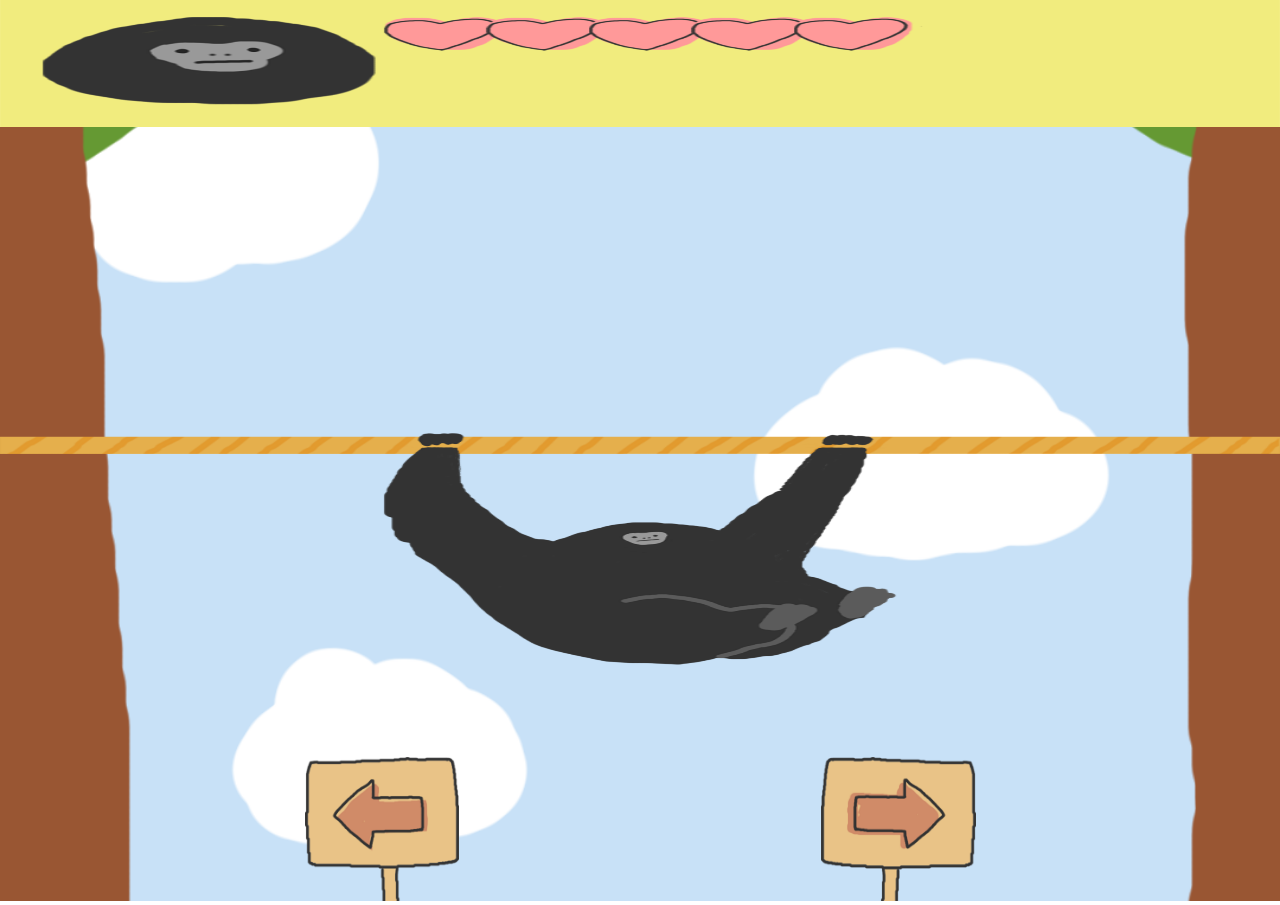
==== TENAGA.html @ a33cdbe2 "Add files via upload" ====
<!DOCTYPE html>
<html lang="ja">
<head>
	<meta charset="UTF-8">
	<meta name="viewport" content="width=device-width, initial-scale=1.0,user-scalable=no">
	<meta http-equiv="X-UA-Compatible" content="ie=edge">
	<title>tenagazaru_play</title>
	<link rel="stylesheet" href="destyle.css">
	<link rel="stylesheet" href="style.css">
</head>

<body>

<div id="game-wrap" class="game-wrap">
	<canvas id="can-head" class="can-head"></canvas>
	<div id="play-wrap" class="play-wrap">
		<canvas id="can-play" class="can-play"></canvas>
		<canvas id="can-bg" class="can-bg bgi_01"></canvas>
	</div>
	<div id="button-wrap" class="button-wrap">
		<button id="left" class="left"></button>
		<button id="right" class="right"></button>
	</div>
</div>

<audio id="bgm_01"    src="sound/bgm_01.mp3" autoplay></audio>
<audio id="se_move"   src="sound/move.mp3"></audio>
<audio id="se_banana" src="sound/banana.mp3"></audio>
<audio id="se_unti"   src="sound/unti.mp3"></audio>


<script src="data.js"></script>
<script>
/*--------------------共通設定-----------------------------------*/
// let window_size = window.innerWidth;
// const BLOCK_SIZE = window_size/10;

//音

let bgm_01  		 = document.getElementById("bgm_01");   /*BGM01*/
let se1_move 		 = document.getElementById("se_move");  /*サルの移動の音  */
let se2_banana   = document.getElementById("se_banana");/*バナナゲット音*/
let se3_unti  	 = document.getElementById("se_unti");  /*うんち登場の音  */

let bgm = bgm_01;/*BGM初期値*/



//フィールドサイズ
const FIELD_COL = 10;
const FIELD_ROW = 20;

//ブロック一つのサイズ
const BLOCK_SIZE_W = 108;
const BLOCK_SIZE_H =  96;

//スクリーンサイズ
const SCREEN_W = BLOCK_SIZE_W * FIELD_COL;
const SCREEN_H = BLOCK_SIZE_H * FIELD_ROW;


//ロープの設定
const ROPE_W = SCREEN_W;		/*長さ*/
const ROPE_H = SCREEN_W/25; /*厚み*/
const ROPE_X = 0;						/*x座標*/
const ROPE_Y = SCREEN_H/2 - BLOCK_SIZE_H*2;/*y座標*/



//-----------------------サルの設定---------------------------
/*サルの画像タイプ*/
let saruType =
[
	/*     平常心,          叫び,      ダウン*/
	["saru_open_2x"    ,"saru_open_s_2x"    ,"saru_open_d_2x"   ],/*[0]腕を開く*/
	["saru_open_l_2x"  ,"saru_open_s_l_2x"  ,"saru_open_d_l_2x" ],/*[0]腕を開く(左向き)*/
	["saru_close_2x"   ,"saru_close_s_2x"   ,"saru_close_d_2x"  ],/*[1]腕を閉じる*/
	["saru_close_l_2x" ,"saru_close_s_l_2x" ,"saru_close_d_l_2x"] /*[1]腕を閉じる(左向き)*/
]

const SARU_SPEED = BLOCK_SIZE_W;			/*サルの移動幅*/
const SARU_W = BLOCK_SIZE_W*4;			  /*横幅*/
const SARU_H = BLOCK_SIZE_H*6;			  /*縦幅*/
const START_X = SCREEN_W/2 - SARU_W/2;/*スタート位置x*/
const START_Y = ROPE_Y - 10;					/*スタート位置y*/
let   saru_x = START_X;								/*サルの現在位置x*/
let   saru_y = START_Y;          			/*サルの現在位置y*/
let   saru_t = saruType[0][0];			 	/*サルのタイプ(初期値)*/



//----------------ゲームヘッダーの設定-----------------------
let canHead = document.getElementById("can-head");
let ctxHead = canHead.getContext("2d");
ctxHead.imageSmoothingEnabled = false;/*画質改善*/
/*キャンバスサイズ*/
canHead.width  = SCREEN_W;
canHead.height = SCREEN_H/5;
/*ハートの位置(横、左から順)*/
const HEART_POSITION_X_1 = BLOCK_SIZE_W * 3;  /*1.(画面左から順)*/
const HEART_POSITION_X_2 = BLOCK_SIZE_W * 3.8;/*2.*/
const HEART_POSITION_X_3 = BLOCK_SIZE_W * 4.6;/*3.*/
const HEART_POSITION_X_4 = BLOCK_SIZE_W * 5.4;/*4.*/
const HEART_POSITION_X_5 = BLOCK_SIZE_W * 6.2;/*5.*/
/*ハートの位置(縦)*/
const HEART_POSITION_Y   = BLOCK_SIZE_H - (BLOCK_SIZE_H * 2)/4;/*縦位置*/

/*ハートの種類*/
let heartType = ["heart_00_2x","heart_2x"]/*[0]が器,[1]がハート*/
let heart_t = heartType[1];


// heart_00.onload = function()
// { ctxHead.drawImage(heart_00_2x, HEART_POSITION_X_1, HEART_POSITION_Y, BLOCK_SIZE_W, BLOCK_SIZE_H);
//   ctxHead.drawImage(heart_00_2x, HEART_POSITION_X_2, HEART_POSITION_Y, BLOCK_SIZE_W, BLOCK_SIZE_H);
//   ctxHead.drawImage(heart_00_2x, HEART_POSITION_X_3, HEART_POSITION_Y, BLOCK_SIZE_W, BLOCK_SIZE_H);
//   ctxHead.drawImage(heart_00_2x, HEART_POSITION_X_4, HEART_POSITION_Y, BLOCK_SIZE_W, BLOCK_SIZE_H);
//   ctxHead.drawImage(heart_00_2x, HEART_POSITION_X_5, HEART_POSITION_Y, BLOCK_SIZE_W, BLOCK_SIZE_H);
// }



//----------------背景の設定----------------------------------
let canBg   = document.getElementById("can-bg");
// let ctxBg	 = canBg.getContext("2d");
/*キャンバスサイズ*/
canBg.width  = SCREEN_W;
canBg.height = SCREEN_H;

//----------------プレイ画面の設定----------------------------
let canPlay   = document.getElementById("can-play");
let ctxPlay	 = canPlay.getContext("2d");
ctxPlay.imageSmoothingEnabled = false;/*画質改善*/
/*キャンバスサイズ*/
canPlay.width  = SCREEN_W;
canPlay.height = SCREEN_H;


//***********↑↑基本設定ココまで↑↑*********************************************

/////////////////////ヘッダー////////////////////////



/////////////////////プレイ画面////////////////////////



function draw(){
	if(saru_t == saruType[0][0])
	{
		saru_t = saruType[0][1];
		ctxPlay.drawImage( saru_close_2x, saru_x, saru_y, SARU_W, SARU_H );
	}else if(saru_t == saruType[0][1])
	{
		saru_t = saruType[0][0];
		ctxPlay.drawImage( saru_open_2x, saru_x, saru_y, SARU_W, SARU_H );
	}
}
//----------------操作処理--------------------------------
// let lbutton   = document.getElementById("left");

//キーボードが押された時の処理
document.onkeydown = function(e)
{
	// bgm.currentTime = 0;
	// bgm.play();
	// if(over)return;
	if( e.keyCode == 37 )
	{
		ctxPlay.clearRect(saru_x,saru_y, SARU_W, SARU_H );
		ctxPlay.drawImage( rope_2x, ROPE_X, ROPE_Y, ROPE_W, ROPE_H );
		saru_x -=SARU_SPEED;
		draw();
		se_banana.currentTime = 0;
		se_banana.play();
		// if( checkMove( -1, 0 ) )
	}else if( e.keyCode == 39){
		ctxPlay.clearRect(saru_x,saru_y, SARU_W, SARU_H );
		ctxPlay.drawImage( rope_2x, ROPE_X, ROPE_Y, ROPE_W, ROPE_H );
		saru_x +=SARU_SPEED;
		draw();
		se_banana.currentTime = 0;
		se_banana.play();
		// if( checkMove(  1, 0 ) )
	}
}

init();

function init()
{
	//サルを初期化
	saru_open_2x.onload = function()
	{ctxPlay.drawImage( saru_open_2x, saru_x, saru_y, SARU_W, SARU_H );}
	
	//ロープを初期化
	rope_2x.onload = function()
	{
		ctxPlay.drawImage( rope_2x, ROPE_X, ROPE_Y, ROPE_W, ROPE_H );
	}
	
	//サルアイコンを初期化
	icon_01_2x.onload = function()
	{
		ctxHead.drawImage(icon_01_2x, BLOCK_SIZE_W - (BLOCK_SIZE_W * 2)/3, BLOCK_SIZE_H - (BLOCK_SIZE_H * 2)/4, BLOCK_SIZE_W * 2.6, BLOCK_SIZE_H * 2.6);
	}
	//ハートを初期化
	heart_2x.onload = function()
	{
		ctxHead.drawImage(heart_2x, HEART_POSITION_X_1, HEART_POSITION_Y, BLOCK_SIZE_W, BLOCK_SIZE_H);
	  ctxHead.drawImage(heart_2x, HEART_POSITION_X_2, HEART_POSITION_Y, BLOCK_SIZE_W, BLOCK_SIZE_H);
	  ctxHead.drawImage(heart_2x, HEART_POSITION_X_3, HEART_POSITION_Y, BLOCK_SIZE_W, BLOCK_SIZE_H);
	  ctxHead.drawImage(heart_2x, HEART_POSITION_X_4, HEART_POSITION_Y, BLOCK_SIZE_W, BLOCK_SIZE_H);
	  ctxHead.drawImage(heart_2x, HEART_POSITION_X_5, HEART_POSITION_Y, BLOCK_SIZE_W, BLOCK_SIZE_H);
	}
	//サルの位置を初期化
	saru_x = START_X;
	saru_y = START_Y;
}

</script>
</body>
</html>
---- destyle.css ----
/*! destyle.css v2.0.2 | MIT License | https://github.com/nicolas-cusan/destyle.css */

/* Reset box-model and set borders */
/* ============================================ */

*,
::before,
::after {
  box-sizing: border-box;
  border-style: solid;
  border-width: 0;
}

/* Document */
/* ============================================ */

/**
 * 1. Correct the line height in all browsers.
 * 2. Prevent adjustments of font size after orientation changes in iOS.
 * 3. Remove gray overlay on links for iOS.
 */

html {
  line-height: 1.15; /* 1 */
  -webkit-text-size-adjust: 100%; /* 2 */
  -webkit-tap-highlight-color: transparent; /* 3*/
}

/* Sections */
/* ============================================ */

/**
 * Remove the margin in all browsers.
 */

body {
  margin: 0;
}

/**
 * Render the `main` element consistently in IE.
 */

main {
  display: block;
}

/* Vertical rhythm */
/* ============================================ */

p,
table,
blockquote,
address,
pre,
iframe,
form,
figure,
dl {
  margin: 0;
}

/* Headings */
/* ============================================ */

h1,
h2,
h3,
h4,
h5,
h6 {
  font-size: inherit;
  line-height: inherit;
  font-weight: inherit;
  margin: 0;
}

/* Lists (enumeration) */
/* ============================================ */

ul,
ol {
  margin: 0;
  padding: 0;
  list-style: none;
}

/* Lists (definition) */
/* ============================================ */

dt {
  font-weight: bold;
}

dd {
  margin-left: 0;
}

/* Grouping content */
/* ============================================ */

/**
 * 1. Add the correct box sizing in Firefox.
 * 2. Show the overflow in Edge and IE.
 */

hr {
  box-sizing: content-box; /* 1 */
  height: 0; /* 1 */
  overflow: visible; /* 2 */
  border-top-width: 1px;
  margin: 0;
  clear: both;
  color: inherit;
}

/**
 * 1. Correct the inheritance and scaling of font size in all browsers.
 * 2. Correct the odd `em` font sizing in all browsers.
 */

pre {
  font-family: monospace, monospace; /* 1 */
  font-size: inherit; /* 2 */
}

address {
  font-style: inherit;
}

/* Text-level semantics */
/* ============================================ */

/**
 * Remove the gray background on active links in IE 10.
 */

a {
  background-color: transparent;
  text-decoration: none;
  color: inherit;
}

/**
 * 1. Remove the bottom border in Chrome 57-
 * 2. Add the correct text decoration in Chrome, Edge, IE, Opera, and Safari.
 */

abbr[title] {
  text-decoration: underline; /* 2 */
  text-decoration: underline dotted; /* 2 */
}

/**
 * Add the correct font weight in Chrome, Edge, and Safari.
 */

b,
strong {
  font-weight: bolder;
}

/**
 * 1. Correct the inheritance and scaling of font size in all browsers.
 * 2. Correct the odd `em` font sizing in all browsers.
 */

code,
kbd,
samp {
  font-family: monospace, monospace; /* 1 */
  font-size: inherit; /* 2 */
}

/**
 * Add the correct font size in all browsers.
 */

small {
  font-size: 80%;
}

/**
 * Prevent `sub` and `sup` elements from affecting the line height in
 * all browsers.
 */

sub,
sup {
  font-size: 75%;
  line-height: 0;
  position: relative;
  vertical-align: baseline;
}

sub {
  bottom: -0.25em;
}

sup {
  top: -0.5em;
}

/* Embedded content */
/* ============================================ */

/**
 * Prevent vertical alignment issues.
 */

img,
embed,
object,
iframe {
  vertical-align: bottom;
}

/* Forms */
/* ============================================ */

/**
 * Reset form fields to make them styleable
 */

button,
input,
optgroup,
select,
textarea {
  -webkit-appearance: none;
  appearance: none;
  vertical-align: middle;
  color: inherit;
  font: inherit;
  /* background: transparent; */
  padding: 0;
  margin: 0;
  outline: 0;
  border-radius: 0;
  text-align: inherit;
}

/**
 * Reset radio and checkbox appearance to preserve their look in iOS.
 */

[type="checkbox"] {
  -webkit-appearance: checkbox;
  appearance: checkbox;
}

[type="radio"] {
  -webkit-appearance: radio;
  appearance: radio;
}

/**
 * Show the overflow in IE.
 * 1. Show the overflow in Edge.
 */

button,
input {
  /* 1 */
  overflow: visible;
}

/**
 * Remove the inheritance of text transform in Edge, Firefox, and IE.
 * 1. Remove the inheritance of text transform in Firefox.
 */

button,
select {
  /* 1 */
  text-transform: none;
}

/**
 * Correct the inability to style clickable types in iOS and Safari.
 */

button,
[type="button"],
[type="reset"],
[type="submit"] {
  cursor: pointer;
  -webkit-appearance: none;
  appearance: none;
}

button[disabled],
[type="button"][disabled],
[type="reset"][disabled],
[type="submit"][disabled] {
  cursor: default;
}

/**
 * Remove the inner border and padding in Firefox.
 */

button::-moz-focus-inner,
[type="button"]::-moz-focus-inner,
[type="reset"]::-moz-focus-inner,
[type="submit"]::-moz-focus-inner {
  border-style: none;
  padding: 0;
}

/**
 * Restore the focus styles unset by the previous rule.
 */

button:-moz-focusring,
[type="button"]:-moz-focusring,
[type="reset"]:-moz-focusring,
[type="submit"]:-moz-focusring {
  outline: 1px dotted ButtonText;
}

/**
 * Remove arrow in IE10 & IE11
 */

select::-ms-expand {
  display: none;
}

/**
 * Remove padding
 */

option {
  padding: 0;
}

/**
 * Reset to invisible
 */

fieldset {
  margin: 0;
  padding: 0;
  min-width: 0;
}

/**
 * 1. Correct the text wrapping in Edge and IE.
 * 2. Correct the color inheritance from `fieldset` elements in IE.
 * 3. Remove the padding so developers are not caught out when they zero out
 *    `fieldset` elements in all browsers.
 */

legend {
  color: inherit; /* 2 */
  display: table; /* 1 */
  max-width: 100%; /* 1 */
  padding: 0; /* 3 */
  white-space: normal; /* 1 */
}

/**
 * Add the correct vertical alignment in Chrome, Firefox, and Opera.
 */

progress {
  vertical-align: baseline;
}

/**
 * Remove the default vertical scrollbar in IE 10+.
 */

textarea {
  overflow: auto;
}

/**
 * Correct the cursor style of increment and decrement buttons in Chrome.
 */

[type="number"]::-webkit-inner-spin-button,
[type="number"]::-webkit-outer-spin-button {
  height: auto;
}

/**
 * 1. Correct the outline style in Safari.
 */

[type="search"] {
  outline-offset: -2px; /* 1 */
}

/**
 * Remove the inner padding in Chrome and Safari on macOS.
 */

[type="search"]::-webkit-search-decoration {
  -webkit-appearance: none;
}

/**
 * 1. Correct the inability to style clickable types in iOS and Safari.
 * 2. Change font properties to `inherit` in Safari.
 */

::-webkit-file-upload-button {
  -webkit-appearance: button; /* 1 */
  font: inherit; /* 2 */
}

/**
 * Clickable labels
 */

label[for] {
  cursor: pointer;
}

/* Interactive */
/* ============================================ */

/*
 * Add the correct display in Edge, IE 10+, and Firefox.
 */

details {
  display: block;
}

/*
 * Add the correct display in all browsers.
 */

summary {
  display: list-item;
}

/*
 * Remove outline for editable content.
 */

[contenteditable] {
  outline: none;
}

/* Table */
/* ============================================ */

table {
  border-collapse: collapse;
  border-spacing: 0;
}

caption {
  text-align: left;
}

td,
th {
  vertical-align: top;
  padding: 0;
}

th {
  text-align: left;
  font-weight: bold;
}

/* Misc */
/* ============================================ */

/**
 * Add the correct display in IE 10+.
 */

template {
  display: none;
}

/**
 * Add the correct display in IE 10.
 */

[hidden] {
  display: none;
}
---- style.css ----
@charset "utf-8";

body{width: 100vw;height: 100vh;margin: 0 auto;overflow: hidden;}
.game-wrap{width: 100%;height: 100%;}
.can-head{width: 100%;height: 15vh; max-height: 15vh;min-height: 15vh;margin-bottom: -1%;background: url(images/games_header@2x.png) center/cover no-repeat;}
.play-wrap,.can-bg,.can-play{width: 100%;max-height: 86vh;max-width: 100vw;}
.bgi_01{background: url(images/bgi_01.png) center/cover no-repeat;}
.bgi_02{background: url(images/bgi_02.png) center/cover no-repeat;}
.bgi_03{background: url(images/bgi_03.png) center/cover no-repeat;}
.bgi_04{background: url(images/bgi_04.png) center/cover no-repeat;}

.play-wrap{position: relative;}
.can-play{position: absolute;left:0;top:0;}
/*.can-play{z-index: 1;}*/

.button-wrap{text-align: center;width: 100%;height:16vh;position:relative;left: 0%;top:-16%;}
.left,.right{width: 30%;height: 100%;}
.left{
	background: url(images/arrow_left_01@2x.png) center/contain no-repeat;
	margin-right: 10%;
	}
.right{background: url(images/arrow_right_01@2x.png) center/contain no-repeat;}
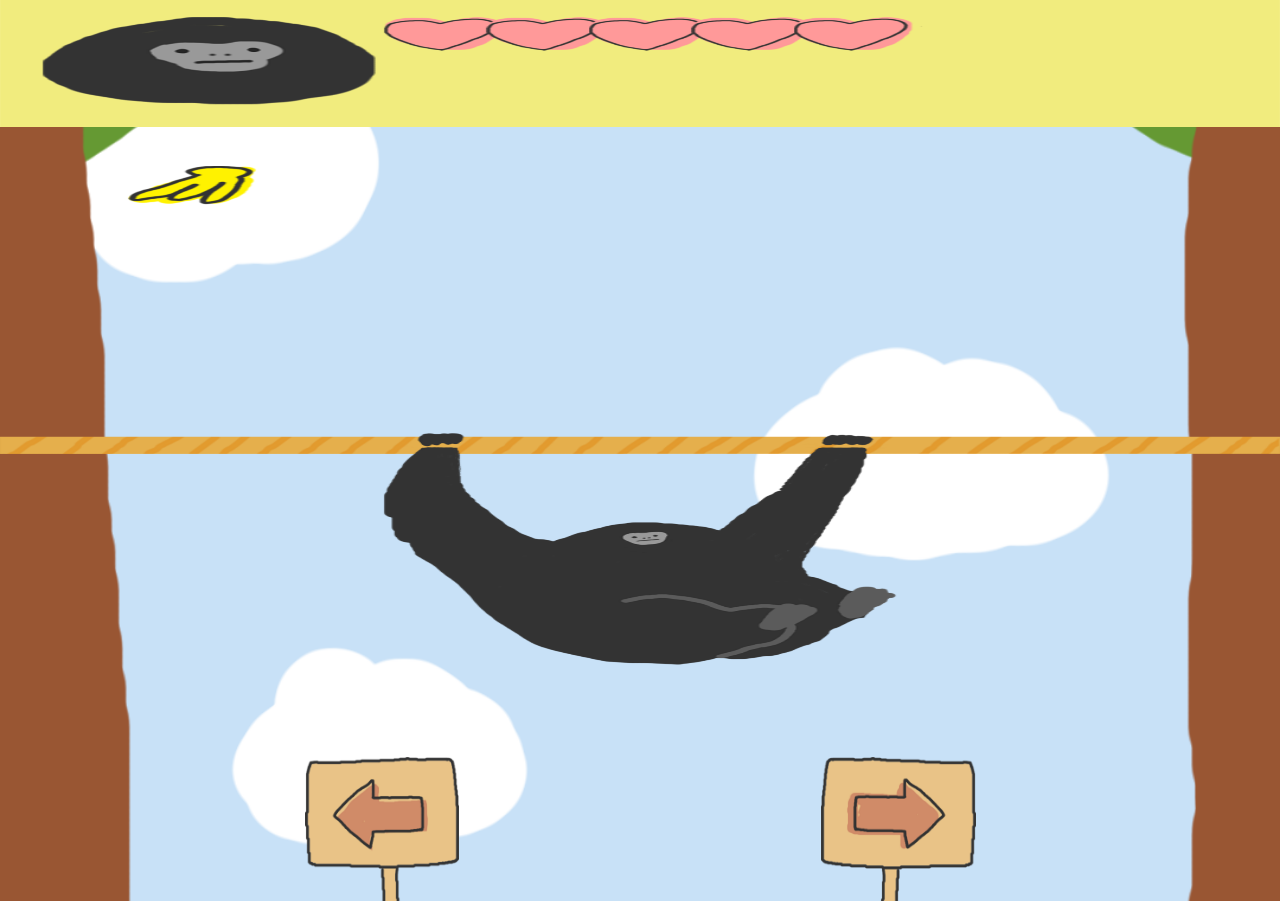
==== commit ed771b8f: "Update TENAGA.html" ====
--- a/TENAGA.html
+++ b/TENAGA.html
@@ -32,38 +32,139 @@
 <script src="data.js"></script>
 <script>
 /*--------------------共通設定-----------------------------------*/
-// let window_size = window.innerWidth;
-// const BLOCK_SIZE = window_size/10;
+
+//描画スピード
+let gameSpeed = 1000/30;
+//アイテムのドロップ間隔(ms)
+let repopTime = 1000;
+//落ちるスピード(ms)
+let dropSpeed = 400;
 
 //音
+se_unti.volume   = 0.3;
+se_banana.volume = 0.3;
 
 let bgm_01  		 = document.getElementById("bgm_01");   /*BGM01*/
-let se1_move 		 = document.getElementById("se_move");  /*サルの移動の音  */
-let se2_banana   = document.getElementById("se_banana");/*バナナゲット音*/
-let se3_unti  	 = document.getElementById("se_unti");  /*うんち登場の音  */
-
 let bgm = bgm_01;/*BGM初期値*/
 
-
+/*min~maxの乱数獲得ファンクション*/
+function rand(min,max){return Math.floor(Math.random()*(min,max)+1)+min}
 
 //フィールドサイズ
 const FIELD_COL = 10;
 const FIELD_ROW = 20;
 
 //ブロック一つのサイズ
-const BLOCK_SIZE_W = 108;
-const BLOCK_SIZE_H =  96;
+const BLOCK_W = 108;
+const BLOCK_H =  96;
 
 //スクリーンサイズ
-const SCREEN_W = BLOCK_SIZE_W * FIELD_COL;
-const SCREEN_H = BLOCK_SIZE_H * FIELD_ROW;
+const SCREEN_W = BLOCK_W * FIELD_COL;
+const SCREEN_H = BLOCK_H * FIELD_ROW;
 
 
 //ロープの設定
-const ROPE_W = SCREEN_W;		/*長さ*/
-const ROPE_H = SCREEN_W/25; /*厚み*/
-const ROPE_X = 0;						/*x座標*/
-const ROPE_Y = SCREEN_H/2 - BLOCK_SIZE_H*2;/*y座標*/
+const ROPE_W = SCREEN_W;						   /*長さ   */
+const ROPE_H = SCREEN_W/25; 				   /*厚み   */
+const ROPE_X = 0;									     /*座標(x)*/
+const ROPE_Y = SCREEN_H/2 - BLOCK_H*2; /*座標()y*/
+
+
+
+//オブジェクト共通
+// let erase = false;
+//-----------------------落ちてくるオブジェクトの設定---------
+let objType   = [item_01_2x,item_02_2x,item_03_2x];
+let randNum;  /*0~9の乱数が入る*/
+
+// const OBJ_START_X = rand(0,10) * OBJ_W;/*スタート位置(ランダム)*/
+// const OBJ_START_Y = 0;
+// let obj_x = OBJ_START_X;/*現在位置*/
+// let obj_y = 0;
+
+/*落ちてくるオブジェクトの基本クラス*/
+class Obj
+{
+	constructor()
+	{
+		this.t  = rand(0,10);/*種類*/
+		this.x  = (rand(0,10) -1) * BLOCK_W;
+		this.y  = 0;
+		this.vy = BLOCK_H;/*移動距離*/
+		this.w  = BLOCK_W;
+		this.h  = BLOCK_H;
+		this.erase = false;
+	}
+	
+	draw()
+	{
+		if(this.t===10)ctxPlay.drawImage( objType[2], this.x, this.y , this.w, this.h*2 );
+		else if(this.t===8 || this.t===9)ctxPlay.drawImage( objType[1], this.x, this.y , this.w, this.h );
+		else ctxPlay.drawImage( objType[0], this.x, this.y , this.w, this.h );
+	}
+	
+	update()
+	{
+		if(this.y >= SCREEN_H)
+		{
+			this.erase = true;
+			return;
+		}
+		
+		// 落下オブジェクトに対するヒット確認
+		if(
+			( (this.y>=627 && this.y<=1248)   &&
+			(((this.x===0   || this.x===108   || this.x===324) && saru_x===0  ) ||
+			 ((this.x===648 || this.x===864   || this.x===972) && saru_x===648) ||
+			 ((this.x===108 || this.x===432)  && saru_x===108) ||
+			 ((this.x===540 || this.x===864)  && saru_x===540) ||
+			 ((this.x===324 || this.x===648)  && saru_x===324) ||
+			 ((this.x===216 || this.x===432   || this.x===540) && (saru_x===216 &&  dir_r)) ||
+			 ((this.x===432 || this.x===648   || this.x===756) && (saru_x===432 &&  dir_r)) ||
+			 ((this.x===216 || this.x===324   || this.x===540) && (saru_x===216 && !dir_r)) ||
+			 ((this.x===432 || this.x===540   || this.x===756) && (saru_x===432 && !dir_r)))  )
+			||
+			( (this.y >=960 && this.y <=1248) &&
+			 ((this.x >=0   && this.x <=324   && saru_x === 0)   	||
+			  (this.x >=108 && this.x <=432   && saru_x === 108) 	||
+			  (this.x >=216 && this.x <=540   && saru_x === 216) 	||
+			  (this.x >=324 && this.x <=648   && saru_x === 324) 	||
+			  (this.x >=432 && this.x <=756   && saru_x === 432) 	||
+			  (this.x >=540 && this.x <=864   && saru_x === 540)   ||
+			  (this.x >=648 && this.x <=972   && saru_x === 648)   ||
+			  (this.x >=756 && this.x <=1080  && saru_x === 756)))
+			 )
+		{
+			this.erase = true;
+			if(this.t===10)hitUnti();
+			else if(this.t===8 || this.t===9)getApple();
+			else getBanana();
+		}
+	}/*〆update()〆*/
+	
+	moveObj(){this.y += this.vy;}
+	
+}
+
+let obj = [ new Obj() ];
+
+function hitUnti()
+{
+	se_unti.currentTime = 0;
+	se_unti.play();
+}
+function getApple()
+{
+	se_banana.currentTime = 0;
+	se_move.play();
+}
+function getBanana()
+{
+	se_banana.currentTime = 0;
+	se_move.play();
+	
+}
+
 
 
 
@@ -72,22 +173,21 @@
 let saruType =
 [
 	/*     平常心,          叫び,      ダウン*/
-	["saru_open_2x"    ,"saru_open_s_2x"    ,"saru_open_d_2x"   ],/*[0]腕を開く*/
-	["saru_open_l_2x"  ,"saru_open_s_l_2x"  ,"saru_open_d_l_2x" ],/*[0]腕を開く(左向き)*/
-	["saru_close_2x"   ,"saru_close_s_2x"   ,"saru_close_d_2x"  ],/*[1]腕を閉じる*/
-	["saru_close_l_2x" ,"saru_close_s_l_2x" ,"saru_close_d_l_2x"] /*[1]腕を閉じる(左向き)*/
+	[saru_open_2x    ,saru_open_s_2x    ,saru_open_d_2x   ],/*[0]腕を開く  (右向き) */
+	[saru_close_2x   ,saru_close_s_2x   ,saru_close_d_2x  ],/*[1]腕を閉じる(右向き)	*/
+	[saru_open_l_2x  ,saru_open_s_l_2x  ,saru_open_d_l_2x ],/*[2]腕を開く  (左向き) */
+	[saru_close_l_2x ,saru_close_s_l_2x ,saru_close_d_l_2x] /*[3]腕を閉じる(左向き) */
 ]
 
-const SARU_SPEED = BLOCK_SIZE_W;			/*サルの移動幅*/
-const SARU_W = BLOCK_SIZE_W*4;			  /*横幅*/
-const SARU_H = BLOCK_SIZE_H*6;			  /*縦幅*/
-const START_X = SCREEN_W/2 - SARU_W/2;/*スタート位置x*/
-const START_Y = ROPE_Y - 10;					/*スタート位置y*/
-let   saru_x = START_X;								/*サルの現在位置x*/
-let   saru_y = START_Y;          			/*サルの現在位置y*/
-let   saru_t = saruType[0][0];			 	/*サルのタイプ(初期値)*/
-
-
+const SARU_SPEED = BLOCK_W;						    /*サルの移動幅*/
+const SARU_W     = BLOCK_W*4;			  			/*横幅*/
+const SARU_H  	 = BLOCK_H*6;			  			/*縦幅*/
+const START_X 	 = SCREEN_W/2 - SARU_W/2; /*スタート位置x*/
+const START_Y 	 = ROPE_Y - 10;						/*スタート位置y*/
+let   saru_x  	 = 324;								/*サルの現在位置x*/
+let   saru_y  	 = START_Y;          			/*サルの現在位置y*/
+let   saru_t  	 = saruType[0][0];			 	/*サルのタイプ(初期値)*/
+let   dir_r      = true;
 
 //----------------ゲームヘッダーの設定-----------------------
 let canHead = document.getElementById("can-head");
@@ -96,36 +196,43 @@
 /*キャンバスサイズ*/
 canHead.width  = SCREEN_W;
 canHead.height = SCREEN_H/5;
+
+/*サルアイコン*/
+let   iconType = [icon_01_2x,icon_02_2x,icon_03_2x]/*1.通常 2.叫び 3.ダウン*/
+let   icon_t   = iconType[0];
+const ICON_X   = BLOCK_W - (BLOCK_W * 2)/3;
+const ICON_Y 	 = BLOCK_H - (BLOCK_H * 2)/4;
+const ICON_W   = BLOCK_W * 2.6;
+const ICON_H   = BLOCK_H * 2.6;
 /*ハートの位置(横、左から順)*/
-const HEART_POSITION_X_1 = BLOCK_SIZE_W * 3;  /*1.(画面左から順)*/
-const HEART_POSITION_X_2 = BLOCK_SIZE_W * 3.8;/*2.*/
-const HEART_POSITION_X_3 = BLOCK_SIZE_W * 4.6;/*3.*/
-const HEART_POSITION_X_4 = BLOCK_SIZE_W * 5.4;/*4.*/
-const HEART_POSITION_X_5 = BLOCK_SIZE_W * 6.2;/*5.*/
+const HEART_X1 = BLOCK_W * 3;  /*1.(画面左から順)*/
+const HEART_X2 = BLOCK_W * 3.8;/*2.*/
+const HEART_X3 = BLOCK_W * 4.6;/*3.*/
+const HEART_X4 = BLOCK_W * 5.4;/*4.*/
+const HEART_X5 = BLOCK_W * 6.2;/*5.*/
 /*ハートの位置(縦)*/
-const HEART_POSITION_Y   = BLOCK_SIZE_H - (BLOCK_SIZE_H * 2)/4;/*縦位置*/
+const HEART_Y   = BLOCK_H - (BLOCK_H * 2)/4;/*縦位置*/
 
 /*ハートの種類*/
-let heartType = ["heart_00_2x","heart_2x"]/*[0]が器,[1]がハート*/
+let heartType = [heart_00_2x,heart_2x]/*[0]器,[1]ハート*/
 let heart_t = heartType[1];
 
-
 // heart_00.onload = function()
-// { ctxHead.drawImage(heart_00_2x, HEART_POSITION_X_1, HEART_POSITION_Y, BLOCK_SIZE_W, BLOCK_SIZE_H);
-//   ctxHead.drawImage(heart_00_2x, HEART_POSITION_X_2, HEART_POSITION_Y, BLOCK_SIZE_W, BLOCK_SIZE_H);
-//   ctxHead.drawImage(heart_00_2x, HEART_POSITION_X_3, HEART_POSITION_Y, BLOCK_SIZE_W, BLOCK_SIZE_H);
-//   ctxHead.drawImage(heart_00_2x, HEART_POSITION_X_4, HEART_POSITION_Y, BLOCK_SIZE_W, BLOCK_SIZE_H);
-//   ctxHead.drawImage(heart_00_2x, HEART_POSITION_X_5, HEART_POSITION_Y, BLOCK_SIZE_W, BLOCK_SIZE_H);
+// { ctxHead.drawImage(heart_00_2x, HEART_X1, HEART_Y, BLOCK_W, BLOCK_H);
+//   ctxHead.drawImage(heart_00_2x, HEART_X2, HEART_Y, BLOCK_W, BLOCK_H);
+//   ctxHead.drawImage(heart_00_2x, HEART_X3, HEART_Y, BLOCK_W, BLOCK_H);
+//   ctxHead.drawImage(heart_00_2x, HEART_X4, HEART_Y, BLOCK_W, BLOCK_H);
+//   ctxHead.drawImage(heart_00_2x, HEART_X5, HEART_Y, BLOCK_W, BLOCK_H);
 // }
 
 
 
 //----------------背景の設定----------------------------------
 let canBg   = document.getElementById("can-bg");
-// let ctxBg	 = canBg.getContext("2d");
 /*キャンバスサイズ*/
 canBg.width  = SCREEN_W;
 canBg.height = SCREEN_H;
+
 
 //----------------プレイ画面の設定----------------------------
 let canPlay   = document.getElementById("can-play");
@@ -135,90 +242,148 @@
 canPlay.width  = SCREEN_W;
 canPlay.height = SCREEN_H;
 
-
 //***********↑↑基本設定ココまで↑↑*********************************************
 
-/////////////////////ヘッダー////////////////////////
-
-
-
+/////////////////////ヘッダー//////////////////////////
 /////////////////////プレイ画面////////////////////////
 
-
-
-function draw(){
-	if(saru_t == saruType[0][0])
-	{
-		saru_t = saruType[0][1];
-		ctxPlay.drawImage( saru_close_2x, saru_x, saru_y, SARU_W, SARU_H );
-	}else if(saru_t == saruType[0][1])
-	{
-		saru_t = saruType[0][0];
-		ctxPlay.drawImage( saru_open_2x, saru_x, saru_y, SARU_W, SARU_H );
-	}
-}
-//----------------操作処理--------------------------------
-// let lbutton   = document.getElementById("left");
-
+function gameLoop()
+{
+	ctxPlay.clearRect( 0, 0, SCREEN_W, SCREEN_H );
+	// ctxPlay.clearRect( saru_x , saru_y, SARU_W, SARU_H );
+	ctxPlay.drawImage( rope_2x, ROPE_X, ROPE_Y, ROPE_W, ROPE_H );
+	ctxPlay.drawImage( saru_t, saru_x, saru_y, SARU_W, SARU_H );
+	
+	for(let i =obj.length -1 ;i>=0;i--)
+	{
+		if(obj[i].erase)
+		{
+			obj.splice(i,1);
+		}
+	}
+	
+	//描画の処理
+	for( let i=0 , len=obj.length ; i<len ; i++ )
+	{
+		obj[i].draw();
+	}
+	
+	for( let i=0 ,len = obj.length ; i<len; i++ )
+	{
+			obj[i].update();
+	}
+}
+
+
+
+
+
+//----------------操作処理-------------------------------------------------------
+// スマホ
+let tapLeft   = document.getElementById( "left"  );
+let tapRight  = document.getElementById( "right" );
+tapLeft.addEventListener(  "touchstart", touchLeft  ,{passive:false},{once:true});
+tapRight.addEventListener( "touchstart", touchRight ,{passive:false},{once:true});
+
+/* タップ操作の処理 */
+function touchLeft(e)
+{
+  e.preventDefault();
+  // bgm.currentTime = 0;
+  bgm.play();
+	// if(over)return;
+  if(saru_x <= 0)return;/*移動制限*/
+  se_banana.currentTime = 0;
+	se_banana.play();
+  ctxPlay.clearRect( saru_x, saru_y, SARU_W, SARU_H );
+  dir_r = false;
+	saru_x -=SARU_SPEED;
+	((saru_t === saruType[0][0]) || (saru_t === saruType[2][0])) ? saru_t = saruType[3][0] : saru_t = saruType[2][0];
+	gameLoop();
+}
+function touchRight(e)
+{
+  e.preventDefault();
+  // bgm.currentTime = 0;
+  bgm.play();
+	// if(over)return;
+  if(saru_x >= ( SCREEN_W - SARU_W ))return;/*移動制限*/
+  se_banana.currentTime = 0;
+	se_banana.play();
+  ctxPlay.clearRect( saru_x, saru_y, SARU_W, SARU_H );
+  dir_r = true;
+	saru_x +=SARU_SPEED;
+	((saru_t === saruType[0][0]) || (saru_t === saruType[2][0])) ? saru_t = saruType[1][0] : saru_t = saruType[0][0];
+	gameLoop();
+}
+   
+//PC
 //キーボードが押された時の処理
 document.onkeydown = function(e)
 {
 	// bgm.currentTime = 0;
-	// bgm.play();
+	bgm.play();
 	// if(over)return;
 	if( e.keyCode == 37 )
 	{
-		ctxPlay.clearRect(saru_x,saru_y, SARU_W, SARU_H );
-		ctxPlay.drawImage( rope_2x, ROPE_X, ROPE_Y, ROPE_W, ROPE_H );
-		saru_x -=SARU_SPEED;
-		draw();
+		if(saru_x <= 0)return;/*移動制限*/
 		se_banana.currentTime = 0;
 		se_banana.play();
-		// if( checkMove( -1, 0 ) )
+		ctxPlay.clearRect( saru_x, saru_y, SARU_W, SARU_H );
+		dir_r = false;
+		saru_x -=SARU_SPEED;
+		((saru_t === saruType[0][0]) || (saru_t === saruType[2][0])) ? saru_t = saruType[3][0] : saru_t = saruType[2][0];
+		gameLoop();
 	}else if( e.keyCode == 39){
-		ctxPlay.clearRect(saru_x,saru_y, SARU_W, SARU_H );
-		ctxPlay.drawImage( rope_2x, ROPE_X, ROPE_Y, ROPE_W, ROPE_H );
-		saru_x +=SARU_SPEED;
-		draw();
+		if(saru_x >= ( SCREEN_W - SARU_W ))return;/*移動制限*/
 		se_banana.currentTime = 0;
 		se_banana.play();
-		// if( checkMove(  1, 0 ) )
-	}
-}
+		ctxPlay.clearRect( saru_x, saru_y, SARU_W, SARU_H );
+		dir_r = true;
+		saru_x +=SARU_SPEED;
+		((saru_t === saruType[0][0]) || (saru_t === saruType[2][0])) ? saru_t = saruType[1][0] : saru_t = saruType[0][0];
+		gameLoop();
+	}
+}
+//----------------↑操作処理↑ココまで-------------------------------------------------------
+
+//初期化
+function init()
+{
+	
+	//サルを初期化
+	saru_t.onload = function(){ctxPlay.drawImage( saru_t, saru_x, saru_y, SARU_W, SARU_H );}
+	
+	//ロープを初期化
+	rope_2x.onload = function(){ctxPlay.drawImage( rope_2x, ROPE_X, ROPE_Y, ROPE_W, ROPE_H );}
+	
+	//サルアイコンを初期化
+	icon_t.onload = function(){ctxHead.drawImage( icon_t, ICON_X, ICON_Y, ICON_W, ICON_H);}
+	
+	//ハートを初期化
+	heart_t.onload = function()
+	{
+		ctxHead.drawImage(heart_t, HEART_X1, HEART_Y, BLOCK_W, BLOCK_H);
+	  ctxHead.drawImage(heart_t, HEART_X2, HEART_Y, BLOCK_W, BLOCK_H);
+	  ctxHead.drawImage(heart_t, HEART_X3, HEART_Y, BLOCK_W, BLOCK_H);
+	  ctxHead.drawImage(heart_t, HEART_X4, HEART_Y, BLOCK_W, BLOCK_H);
+	  ctxHead.drawImage(heart_t, HEART_X5, HEART_Y, BLOCK_W, BLOCK_H);
+	}
+}
+
+
+
 
 init();
-
-function init()
-{
-	//サルを初期化
-	saru_open_2x.onload = function()
-	{ctxPlay.drawImage( saru_open_2x, saru_x, saru_y, SARU_W, SARU_H );}
-	
-	//ロープを初期化
-	rope_2x.onload = function()
-	{
-		ctxPlay.drawImage( rope_2x, ROPE_X, ROPE_Y, ROPE_W, ROPE_H );
-	}
-	
-	//サルアイコンを初期化
-	icon_01_2x.onload = function()
-	{
-		ctxHead.drawImage(icon_01_2x, BLOCK_SIZE_W - (BLOCK_SIZE_W * 2)/3, BLOCK_SIZE_H - (BLOCK_SIZE_H * 2)/4, BLOCK_SIZE_W * 2.6, BLOCK_SIZE_H * 2.6);
-	}
-	//ハートを初期化
-	heart_2x.onload = function()
-	{
-		ctxHead.drawImage(heart_2x, HEART_POSITION_X_1, HEART_POSITION_Y, BLOCK_SIZE_W, BLOCK_SIZE_H);
-	  ctxHead.drawImage(heart_2x, HEART_POSITION_X_2, HEART_POSITION_Y, BLOCK_SIZE_W, BLOCK_SIZE_H);
-	  ctxHead.drawImage(heart_2x, HEART_POSITION_X_3, HEART_POSITION_Y, BLOCK_SIZE_W, BLOCK_SIZE_H);
-	  ctxHead.drawImage(heart_2x, HEART_POSITION_X_4, HEART_POSITION_Y, BLOCK_SIZE_W, BLOCK_SIZE_H);
-	  ctxHead.drawImage(heart_2x, HEART_POSITION_X_5, HEART_POSITION_Y, BLOCK_SIZE_W, BLOCK_SIZE_H);
-	}
-	//サルの位置を初期化
-	saru_x = START_X;
-	saru_y = START_Y;
-}
+setInterval(gameLoop, gameSpeed);
+setInterval( function(){ obj.push( new Obj());} , repopTime );
+setInterval( function()
+	{
+		for( let i=0 , len=obj.length ; i<len ; i++ )
+		obj[i].moveObj();
+	},dropSpeed);
+
 
 </script>
 </body>
-</html>+</html>
--- a/style.css
+++ b/style.css
@@ -2,7 +2,7 @@
 
 body{width: 100vw;height: 100vh;margin: 0 auto;overflow: hidden;}
 .game-wrap{width: 100%;height: 100%;}
-.can-head{width: 100%;height: 15vh; max-height: 15vh;min-height: 15vh;margin-bottom: -1%;background: url(images/games_header@2x.png) center/cover no-repeat;}
+.can-head{width: 100%; max-height: 15vh;margin-bottom: -1%;background: url(images/games_header@2x.png) center/cover no-repeat;}
 .play-wrap,.can-bg,.can-play{width: 100%;max-height: 86vh;max-width: 100vw;}
 .bgi_01{background: url(images/bgi_01.png) center/cover no-repeat;}
 .bgi_02{background: url(images/bgi_02.png) center/cover no-repeat;}
@@ -19,4 +19,4 @@
 	background: url(images/arrow_left_01@2x.png) center/contain no-repeat;
 	margin-right: 10%;
 	}
-.right{background: url(images/arrow_right_01@2x.png) center/contain no-repeat;}+.right{background: url(images/arrow_right_01@2x.png) center/contain no-repeat;}
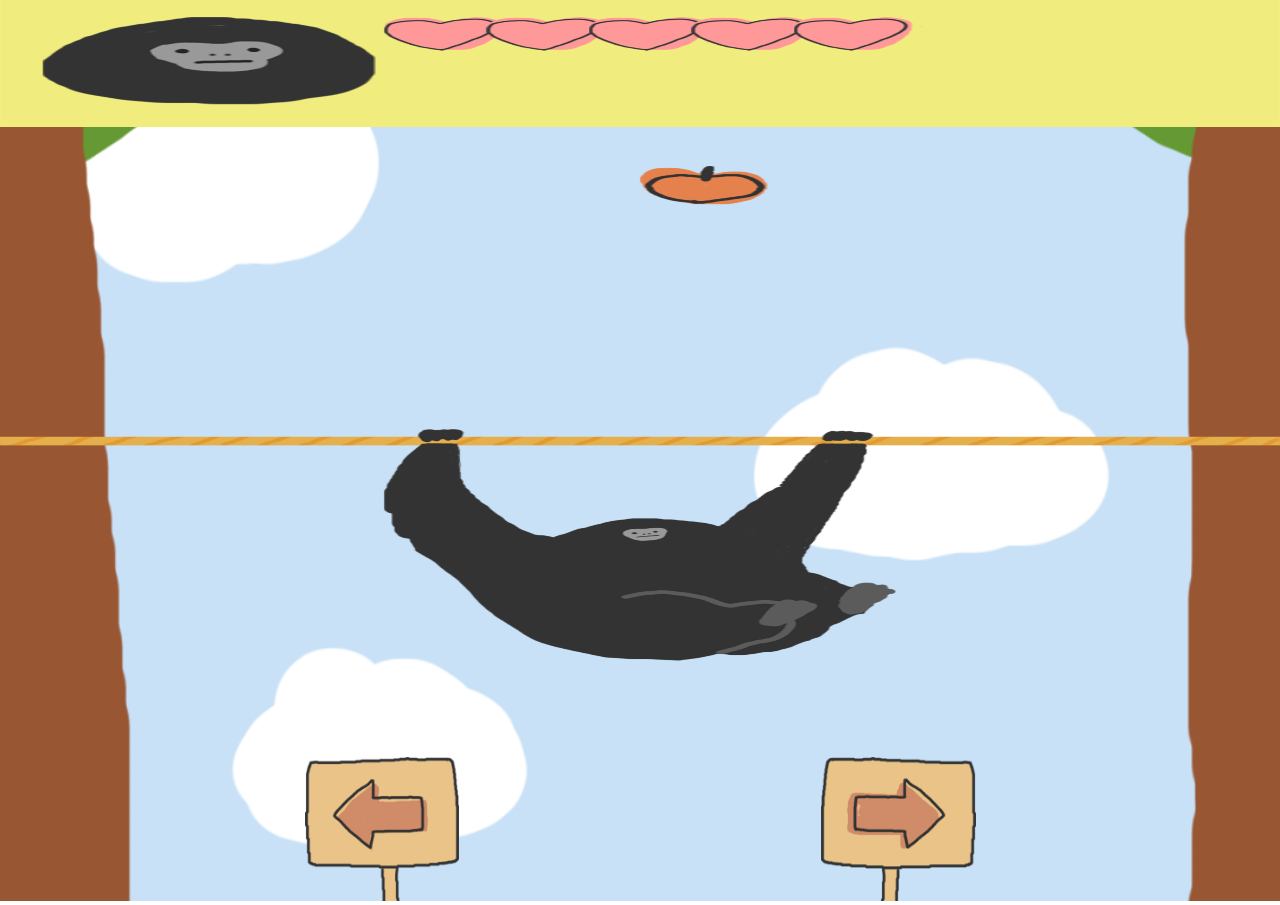
==== commit 7e08b941: "Update TENAGA.html" ====
--- a/TENAGA.html
+++ b/TENAGA.html
@@ -65,9 +65,9 @@
 
 //ロープの設定
 const ROPE_W = SCREEN_W;						   /*長さ   */
-const ROPE_H = SCREEN_W/25; 				   /*厚み   */
+const ROPE_H = SCREEN_W/50; 				   /*厚み   */
 const ROPE_X = 0;									     /*座標(x)*/
-const ROPE_Y = SCREEN_H/2 - BLOCK_H*2; /*座標()y*/
+const ROPE_Y = SCREEN_H/2 - BLOCK_H*2; /*座標(y)*/
 
 
 
@@ -183,7 +183,7 @@
 const SARU_W     = BLOCK_W*4;			  			/*横幅*/
 const SARU_H  	 = BLOCK_H*6;			  			/*縦幅*/
 const START_X 	 = SCREEN_W/2 - SARU_W/2; /*スタート位置x*/
-const START_Y 	 = ROPE_Y - 10;						/*スタート位置y*/
+const START_Y 	 = ROPE_Y-20;						/*スタート位置y*/
 let   saru_x  	 = 324;								/*サルの現在位置x*/
 let   saru_y  	 = START_Y;          			/*サルの現在位置y*/
 let   saru_t  	 = saruType[0][0];			 	/*サルのタイプ(初期値)*/
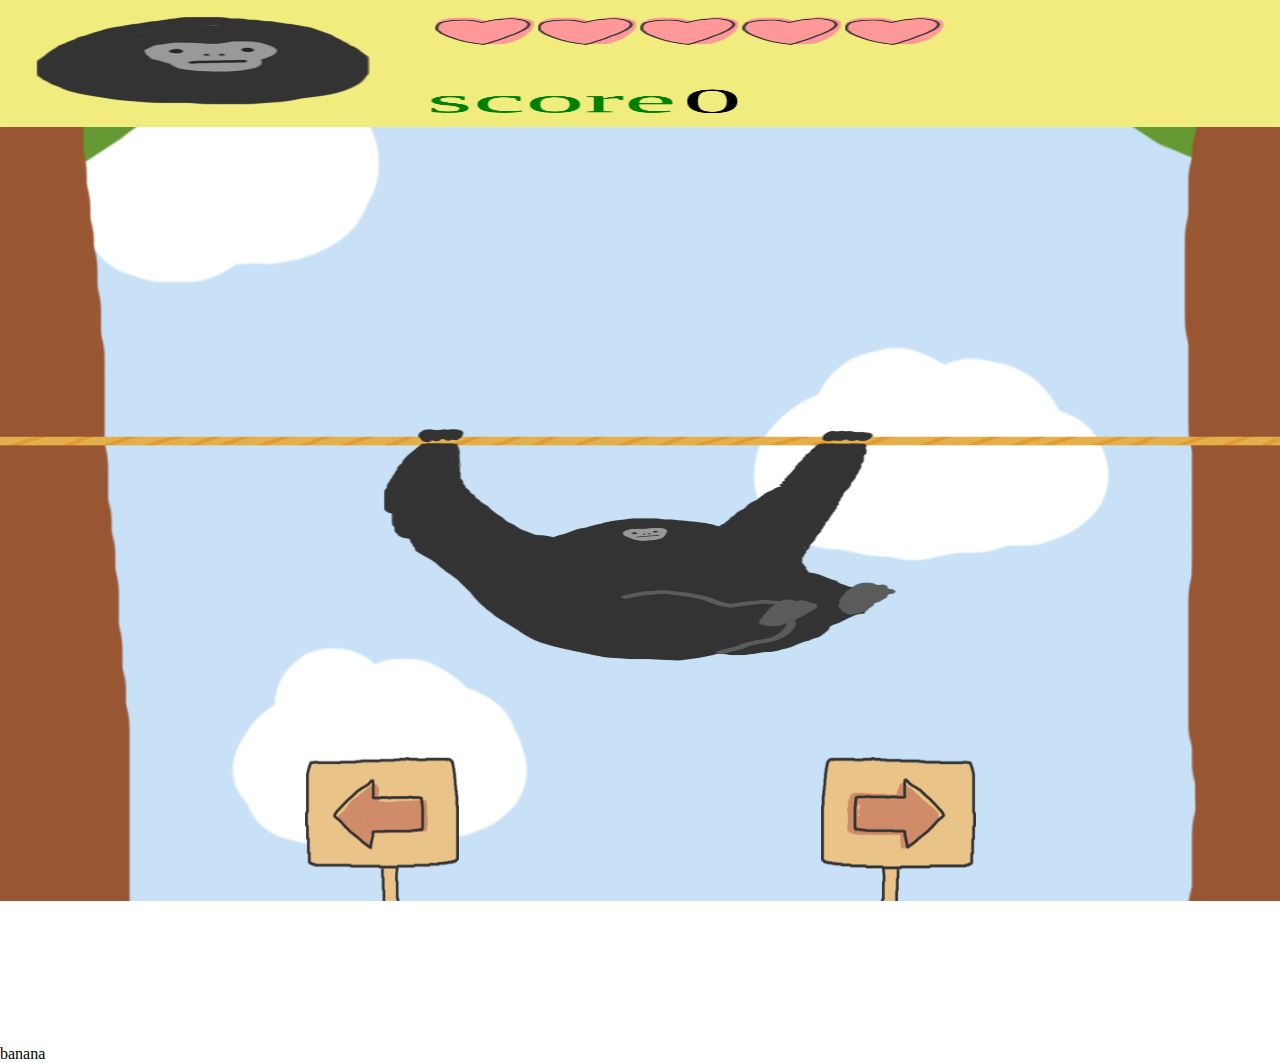
==== commit 219e91c5: "Update TENAGA.html" ====
--- a/TENAGA.html
+++ b/TENAGA.html
@@ -21,28 +21,32 @@
 		<button id="left" class="left"></button>
 		<button id="right" class="right"></button>
 	</div>
+	
+	<span id="bnn-ef" class="none">banana</span>
+	
 </div>
 
 <audio id="bgm_01"    src="sound/bgm_01.mp3" autoplay></audio>
 <audio id="se_move"   src="sound/move.mp3"></audio>
-<audio id="se_banana" src="sound/banana.mp3"></audio>
-<audio id="se_unti"   src="sound/unti.mp3"></audio>
+<audio id="se_scream" src="sound/down.mp3"></audio>
+<audio id="se_banana" src="sound/banana_01.mp3"></audio>
+<audio id="se_apple"  src="sound/apple.mp3"></audio>
+<audio id="se_unti"   src="sound/unti_01.mp3"></audio>
 
 
 <script src="data.js"></script>
-<script>
+<script defer>
 /*--------------------共通設定-----------------------------------*/
-
 //描画スピード
-let gameSpeed = 1000/30;
-//アイテムのドロップ間隔(ms)
+let gameSpeed = 1000/60;
+//アイテムの再ドロップ間隔(ms)
 let repopTime = 1000;
 //落ちるスピード(ms)
 let dropSpeed = 400;
 
 //音
-se_unti.volume   = 0.3;
-se_banana.volume = 0.3;
+// se_unti.volume   = 0.3;
+// se_banana.volume = 0.3;
 
 let bgm_01  		 = document.getElementById("bgm_01");   /*BGM01*/
 let bgm = bgm_01;/*BGM初期値*/
@@ -62,25 +66,25 @@
 const SCREEN_W = BLOCK_W * FIELD_COL;
 const SCREEN_H = BLOCK_H * FIELD_ROW;
 
-
 //ロープの設定
-const ROPE_W = SCREEN_W;						   /*長さ   */
-const ROPE_H = SCREEN_W/50; 				   /*厚み   */
-const ROPE_X = 0;									     /*座標(x)*/
-const ROPE_Y = SCREEN_H/2 - BLOCK_H*2; /*座標(y)*/
-
-
+const ROPE_W = SCREEN_W;   /*長さ   */
+const ROPE_H = SCREEN_W/50;/*厚み   */
+let rope_x = 0;						 /*座標(x)*/
+let rope_y = SCREEN_H/2 - BLOCK_H*2;/*座標(y)*/
+
+//ゲームオーバーフラグ
+let over;
+let loopStop;
+//ステージクリアフラグ
+let stageClear;
+let maxBanana  = 10;/*目標バナナ数（達成でステージクリア）*/
+let maxLife    =  5;
+let currentLife;
 
 //オブジェクト共通
-// let erase = false;
 //-----------------------落ちてくるオブジェクトの設定---------
-let objType   = [item_01_2x,item_02_2x,item_03_2x];
-let randNum;  /*0~9の乱数が入る*/
-
-// const OBJ_START_X = rand(0,10) * OBJ_W;/*スタート位置(ランダム)*/
-// const OBJ_START_Y = 0;
-// let obj_x = OBJ_START_X;/*現在位置*/
-// let obj_y = 0;
+let objType = [item_01_2x,item_02_2x,item_03_2x];
+let bnnEf   = document.getElementById('bnn-ef');/*バナナ取得時のエフェクト専用要素*/
 
 /*落ちてくるオブジェクトの基本クラス*/
 class Obj
@@ -98,8 +102,8 @@
 	
 	draw()
 	{
-		if(this.t===10)ctxPlay.drawImage( objType[2], this.x, this.y , this.w, this.h*2 );
-		else if(this.t===8 || this.t===9)ctxPlay.drawImage( objType[1], this.x, this.y , this.w, this.h );
+		if(this.t===10 || this.t===9)ctxPlay.drawImage( objType[2], this.x, this.y , this.w, this.h*2 );
+		else if(this.t===8)ctxPlay.drawImage( objType[1], this.x, this.y , this.w, this.h );
 		else ctxPlay.drawImage( objType[0], this.x, this.y , this.w, this.h );
 	}
 	
@@ -110,7 +114,7 @@
 			this.erase = true;
 			return;
 		}
-		
+		if(over){return;}
 		// 落下オブジェクトに対するヒット確認
 		if(
 			( (this.y>=627 && this.y<=1248)   &&
@@ -136,8 +140,8 @@
 			 )
 		{
 			this.erase = true;
-			if(this.t===10)hitUnti();
-			else if(this.t===8 || this.t===9)getApple();
+			if(this.t===10 || this.t===9)hitUnti();
+			else if(this.t===8)getApple();
 			else getBanana();
 		}
 	}/*〆update()〆*/
@@ -146,33 +150,201 @@
 	
 }
 
-let obj = [ new Obj() ];
+let obj=[];/*落下オブジェクトの配列*/
+let hit;/*サルがダメージをウケている最中か*/
 
 function hitUnti()
 {
+	
+	if(currentLife > 1)
+	{
+		icon_t=iconType[1];/*ウンチをくらったリアクション(アイコン)*/
+		setTimeout( function(){icon_t=iconType[0];},400)/*リアクション時間*/
+	}
+	if(currentLife > 0)
+	{
+		currentLife--;
+		switch(currentLife)
+		{
+			case 4: heart_5t = heartType[0];
+				break;
+			case 3: heart_4t = heartType[0];
+				break;
+			case 2: heart_3t = heartType[0];
+				break;
+			case 1: heart_2t = heartType[0];
+				break;
+			case 0: heart_1t = heartType[0];over=true;
+				break;
+		}
+		
+		
+	}
+	if(!over)
+	{
+		/*ウンチをくらったリアクション(本体)*/
+		switch(saru_t)
+		{
+			case saru_open_2x   :hit=true;
+													 saru_t=saruType[0][1];
+												   setTimeout( function()
+													 {
+													 	hit=false;
+													 	saru_t=saru_open_2x;
+													 },300);
+												   break;
+			case saru_close_2x  :hit=true;
+													 saru_t=saruType[1][1];
+													 setTimeout( function()
+													 {
+													 	hit=false;
+													 	saru_t=saru_close_2x;
+												 　},300);
+													 break;
+			case saru_open_l_2x :hit=true;
+													 saru_t=saruType[2][1];
+													 setTimeout( function()
+													 {
+													 	hit=false;
+													 	saru_t=saru_open_l_2x;
+													 },300);
+													 break;
+			case saru_close_l_2x:hit=true;
+													 saru_t=saruType[3][1];
+													 setTimeout( function()
+													 {
+													 	hit=false;
+													 	saru_t=saru_close_l_2x;
+													 },300);
+													 break;
+		}
+	}
+	// se_scream.currentTime = 0;
+	// se_scream.play();
 	se_unti.currentTime = 0;
 	se_unti.play();
-}
+	
+	if(over)
+	{
+		icon_t=iconType[2];
+		/*やられアクション(本体)*/
+		switch(saru_t)
+		{
+			case saru_open_2x   :hit=true;
+													 saru_t=saruType[0][2];
+												   setTimeout(downAnimA,300)
+												   break;
+												   
+			case saru_close_2x  :hit=true;
+													 saru_t=saruType[1][2];
+													 setTimeout(downAnimA,300)
+													 break;
+													 
+			case saru_open_l_2x :hit=true;
+													 saru_t=saruType[2][2];
+													 setTimeout(downAnimA,300)
+													 break;
+													 
+			case saru_close_l_2x:hit=true;
+													 saru_t=saruType[3][2];
+													 setTimeout(downAnimA,300)
+													 break;
+		}
+	}
+	
+}
+
+function downAnimA()
+{
+	board_l.classList.add('leave-l');/*キー操作の看板が逃げるアニメーション*/
+	board_r.classList.add('leave-r');
+	
+	setInterval(function(){
+			if(rope_y < SCREEN_H)rope_y+=200;/*ロープが落ちる*/
+		},100)
+	setInterval( function(){
+		if(saru_y > 400){saru_y-=200;}/*サルが浮く*/
+	  else {setTimeout(downAnimB,600);return;}
+	},100);
+	
+}
+function downAnimB()
+{
+	setInterval(  function(){
+		if(saru_y < SCREEN_H+SARU_H)
+		saru_y+=100;/*サルが落ちる*/
+	},10);
+	// se_scream.play();
+	// setTimeout( gameover,3000);
+}
+
+
+
+
+
 function getApple()
 {
+	count_a++;
+	se_apple.currentTime = 0;
+	se_apple.play();
+}
+function getBanana()
+{
+	count_b++;
+	switch(saru_x)
+	{
+		case   0:bnnEf.classList.remove('none');bnnEf.classList.add('bnn-ef1');
+						 setTimeout( function()
+						 {bnnEf.classList.remove('bnn-ef1');
+						 },800);
+						 break;
+		case 108:bnnEf.classList.remove('none');bnnEf.classList.add('bnn-ef2');
+						 setTimeout( function()
+						 {bnnEf.classList.remove('bnn-ef2');
+						 },800);
+						 break;
+		case 216:bnnEf.classList.remove('none');bnnEf.classList.add('bnn-ef3');
+						 setTimeout( function()
+						 {bnnEf.classList.remove('bnn-ef3');
+						 },800);
+						 break;
+		case 324:bnnEf.classList.remove('none');bnnEf.classList.add('bnn-ef4');
+						 setTimeout( function()
+						 {bnnEf.classList.remove('bnn-ef4');
+						 },800);
+						 break;
+		case 432:bnnEf.classList.remove('none');bnnEf.classList.add('bnn-ef5');
+						 setTimeout( function()
+						 {bnnEf.classList.remove('bnn-ef5');
+						 },800);
+						 break;
+		case 540:bnnEf.classList.remove('none');bnnEf.classList.add('bnn-ef6');
+						 setTimeout( function()
+						 {bnnEf.classList.remove('bnn-ef6');
+						 },800);
+						 break;
+		case 648:bnnEf.classList.remove('none');bnnEf.classList.add('bnn-ef7');
+						 setTimeout( function()
+						 {bnnEf.classList.remove('bnn-ef7');
+						 },800);
+						 break;
+	}
+	setTimeout( function()
+	{
+		bnnEf.classList.add('none');
+	},500);
 	se_banana.currentTime = 0;
-	se_move.play();
-}
-function getBanana()
-{
-	se_banana.currentTime = 0;
-	se_move.play();
-	
-}
-
-
-
-
-//-----------------------サルの設定---------------------------
+	se_banana.play();
+	
+	if(count_b === maxBanana)stageClear=true;
+}
+
+
+//-----------------------サルの設定------------------------------------------------
 /*サルの画像タイプ*/
 let saruType =
 [
-	/*     平常心,          叫び,      ダウン*/
+	/*  平常心,            叫び,             ダウン      */
 	[saru_open_2x    ,saru_open_s_2x    ,saru_open_d_2x   ],/*[0]腕を開く  (右向き) */
 	[saru_close_2x   ,saru_close_s_2x   ,saru_close_d_2x  ],/*[1]腕を閉じる(右向き)	*/
 	[saru_open_l_2x  ,saru_open_s_l_2x  ,saru_open_d_l_2x ],/*[2]腕を開く  (左向き) */
@@ -183,11 +355,11 @@
 const SARU_W     = BLOCK_W*4;			  			/*横幅*/
 const SARU_H  	 = BLOCK_H*6;			  			/*縦幅*/
 const START_X 	 = SCREEN_W/2 - SARU_W/2; /*スタート位置x*/
-const START_Y 	 = ROPE_Y-20;						/*スタート位置y*/
-let   saru_x  	 = 324;								/*サルの現在位置x*/
-let   saru_y  	 = START_Y;          			/*サルの現在位置y*/
-let   saru_t  	 = saruType[0][0];			 	/*サルのタイプ(初期値)*/
-let   dir_r      = true;
+const START_Y 	 = rope_y-20;						/*スタート位置y*/
+let   saru_x;/*サル本体の現在位置x*/
+let   saru_y;/*サル本体の現在位置y*/
+let   saru_t;/*サルのタイプ*/
+let   dir_r = true;/*サルの向きが右か(左ならfalseが入る)*/
 
 //----------------ゲームヘッダーの設定-----------------------
 let canHead = document.getElementById("can-head");
@@ -196,35 +368,33 @@
 /*キャンバスサイズ*/
 canHead.width  = SCREEN_W;
 canHead.height = SCREEN_H/5;
+let score  ;/*トータル点数*/
+let count_b;/*バナナ入手数*/
+let count_a;/*リンゴ入手数*/
+
 
 /*サルアイコン*/
 let   iconType = [icon_01_2x,icon_02_2x,icon_03_2x]/*1.通常 2.叫び 3.ダウン*/
-let   icon_t   = iconType[0];
-const ICON_X   = BLOCK_W - (BLOCK_W * 2)/3;
+let   icon_t;
+const ICON_X   = BLOCK_W - (BLOCK_W * 2)/3 - 5;
 const ICON_Y 	 = BLOCK_H - (BLOCK_H * 2)/4;
 const ICON_W   = BLOCK_W * 2.6;
 const ICON_H   = BLOCK_H * 2.6;
 /*ハートの位置(横、左から順)*/
-const HEART_X1 = BLOCK_W * 3;  /*1.(画面左から順)*/
-const HEART_X2 = BLOCK_W * 3.8;/*2.*/
-const HEART_X3 = BLOCK_W * 4.6;/*3.*/
-const HEART_X4 = BLOCK_W * 5.4;/*4.*/
-const HEART_X5 = BLOCK_W * 6.2;/*5.*/
+const HEART_X1 = BLOCK_W * 3.4;  /*1.(画面左から順)*/
+const HEART_X2 = BLOCK_W * 4.2;/*2.*/
+const HEART_X3 = BLOCK_W * 5;/*3.*/
+const HEART_X4 = BLOCK_W * 5.8;/*4.*/
+const HEART_X5 = BLOCK_W * 6.6;/*5.*/
 /*ハートの位置(縦)*/
 const HEART_Y   = BLOCK_H - (BLOCK_H * 2)/4;/*縦位置*/
-
 /*ハートの種類*/
 let heartType = [heart_00_2x,heart_2x]/*[0]器,[1]ハート*/
-let heart_t = heartType[1];
-
-// heart_00.onload = function()
-// { ctxHead.drawImage(heart_00_2x, HEART_X1, HEART_Y, BLOCK_W, BLOCK_H);
-//   ctxHead.drawImage(heart_00_2x, HEART_X2, HEART_Y, BLOCK_W, BLOCK_H);
-//   ctxHead.drawImage(heart_00_2x, HEART_X3, HEART_Y, BLOCK_W, BLOCK_H);
-//   ctxHead.drawImage(heart_00_2x, HEART_X4, HEART_Y, BLOCK_W, BLOCK_H);
-//   ctxHead.drawImage(heart_00_2x, HEART_X5, HEART_Y, BLOCK_W, BLOCK_H);
-// }
-
+let heart_1t;
+let heart_2t;
+let heart_3t;
+let heart_4t;
+let heart_5t;
 
 
 //----------------背景の設定----------------------------------
@@ -241,60 +411,77 @@
 /*キャンバスサイズ*/
 canPlay.width  = SCREEN_W;
 canPlay.height = SCREEN_H;
-
 //***********↑↑基本設定ココまで↑↑*********************************************
 
+
+
 /////////////////////ヘッダー//////////////////////////
+//スコア計算ファンクション
+function  getScore(){score = count_b*100 + count_a*500}
+//スコア描画ファンクション
+function drawScore()
+{
+	getScore();
+	let s = "score";
+	ctxHead.font = " 100px 'ＭＳ ゴシック'";
+	let w = ctxHead.measureText(s).width;
+	let x = SCREEN_W/3;
+	let y = SCREEN_H/6;
+	ctxHead.fillStyle="green";
+	ctxHead.fillText(s,x,y);
+	
+	s = score;
+	x = x + w+5;
+	ctxHead.fillStyle="black";
+	ctxHead.fillText(s,x,y);
+}
+
+
 /////////////////////プレイ画面////////////////////////
-
 function gameLoop()
 {
-	ctxPlay.clearRect( 0, 0, SCREEN_W, SCREEN_H );
-	// ctxPlay.clearRect( saru_x , saru_y, SARU_W, SARU_H );
-	ctxPlay.drawImage( rope_2x, ROPE_X, ROPE_Y, ROPE_W, ROPE_H );
-	ctxPlay.drawImage( saru_t, saru_x, saru_y, SARU_W, SARU_H );
-	
-	for(let i =obj.length -1 ;i>=0;i--)
-	{
-		if(obj[i].erase)
-		{
-			obj.splice(i,1);
-		}
-	}
+	ctxPlay.clearRect(0 , 0, SCREEN_W, SCREEN_H );
+	ctxHead.clearRect(0 , 0, canHead.width, canHead.height);
+	ctxPlay.drawImage(rope_2x, rope_x, rope_y, ROPE_W, ROPE_H );
+	ctxPlay.drawImage(saru_t, saru_x, saru_y, SARU_W, SARU_H );
+	ctxHead.drawImage(icon_t, ICON_X, ICON_Y, ICON_W, ICON_H);
+	ctxHead.drawImage(heart_1t, HEART_X1, HEART_Y, BLOCK_W/1.2, BLOCK_H/1.2);
+  ctxHead.drawImage(heart_2t, HEART_X2, HEART_Y, BLOCK_W/1.2, BLOCK_H/1.2);
+  ctxHead.drawImage(heart_3t, HEART_X3, HEART_Y, BLOCK_W/1.2, BLOCK_H/1.2);
+  ctxHead.drawImage(heart_4t, HEART_X4, HEART_Y, BLOCK_W/1.2, BLOCK_H/1.2);
+  ctxHead.drawImage(heart_5t, HEART_X5, HEART_Y, BLOCK_W/1.2, BLOCK_H/1.2);
+	
+	drawScore();
+
+	/*オブジェクトを削除する処理*/
+	for(let i=obj.length-1;i>=0;i--)
+	{	if(obj[i].erase){obj.splice(i,1);}}
 	
 	//描画の処理
-	for( let i=0 , len=obj.length ; i<len ; i++ )
-	{
-		obj[i].draw();
-	}
-	
-	for( let i=0 ,len = obj.length ; i<len; i++ )
-	{
-			obj[i].update();
-	}
-}
-
-
-
+	for(let i=0,len=obj.length;i<len;i++)
+	{ obj[i].draw();}
+	//更新の処理
+	for(let i=0,len=obj.length;i<len;i++)
+	{	obj[i].update();}}
 
 
 //----------------操作処理-------------------------------------------------------
 // スマホ
-let tapLeft   = document.getElementById( "left"  );
-let tapRight  = document.getElementById( "right" );
-tapLeft.addEventListener(  "touchstart", touchLeft  ,{passive:false},{once:true});
-tapRight.addEventListener( "touchstart", touchRight ,{passive:false},{once:true});
+let board_l   = document.getElementById( "left"  );
+let board_r  = document.getElementById( "right" );
+board_l.addEventListener(  "touchstart", touchLeft  ,{passive:false},{once:true});
+board_r.addEventListener( "touchstart", touchRight ,{passive:false},{once:true});
 
 /* タップ操作の処理 */
 function touchLeft(e)
 {
   e.preventDefault();
+  if(over)return;
   // bgm.currentTime = 0;
-  bgm.play();
-	// if(over)return;
-  if(saru_x <= 0)return;/*移動制限*/
-  se_banana.currentTime = 0;
-	se_banana.play();
+  // bgm.play();
+  if((saru_x <= 0) || hit)return;/*移動制限*/
+  se_move.currentTime = 0;
+	se_move.play();
   ctxPlay.clearRect( saru_x, saru_y, SARU_W, SARU_H );
   dir_r = false;
 	saru_x -=SARU_SPEED;
@@ -304,12 +491,12 @@
 function touchRight(e)
 {
   e.preventDefault();
+  if(over)return;
   // bgm.currentTime = 0;
-  bgm.play();
-	// if(over)return;
-  if(saru_x >= ( SCREEN_W - SARU_W ))return;/*移動制限*/
-  se_banana.currentTime = 0;
-	se_banana.play();
+  // bgm.play();
+  if((saru_x >= ( SCREEN_W - SARU_W )) || hit)return;/*移動制限*/
+  se_move.currentTime = 0;
+	se_move.play();
   ctxPlay.clearRect( saru_x, saru_y, SARU_W, SARU_H );
   dir_r = true;
 	saru_x +=SARU_SPEED;
@@ -321,23 +508,23 @@
 //キーボードが押された時の処理
 document.onkeydown = function(e)
 {
+	if(over)return;
 	// bgm.currentTime = 0;
-	bgm.play();
-	// if(over)return;
+	// bgm.play();
 	if( e.keyCode == 37 )
 	{
-		if(saru_x <= 0)return;/*移動制限*/
-		se_banana.currentTime = 0;
-		se_banana.play();
+		if((saru_x <= 0) || hit)return;/*移動制限*/
+		se_move.currentTime = 0;
+		se_move.play();
 		ctxPlay.clearRect( saru_x, saru_y, SARU_W, SARU_H );
 		dir_r = false;
 		saru_x -=SARU_SPEED;
 		((saru_t === saruType[0][0]) || (saru_t === saruType[2][0])) ? saru_t = saruType[3][0] : saru_t = saruType[2][0];
 		gameLoop();
 	}else if( e.keyCode == 39){
-		if(saru_x >= ( SCREEN_W - SARU_W ))return;/*移動制限*/
-		se_banana.currentTime = 0;
-		se_banana.play();
+		if((saru_x >= ( SCREEN_W - SARU_W )) || hit)return;/*移動制限*/
+		se_move.currentTime = 0;
+		se_move.play();
 		ctxPlay.clearRect( saru_x, saru_y, SARU_W, SARU_H );
 		dir_r = true;
 		saru_x +=SARU_SPEED;
@@ -347,42 +534,49 @@
 }
 //----------------↑操作処理↑ココまで-------------------------------------------------------
 
-//初期化
+
+//初期化処理
 function init()
 {
-	
-	//サルを初期化
-	saru_t.onload = function(){ctxPlay.drawImage( saru_t, saru_x, saru_y, SARU_W, SARU_H );}
-	
-	//ロープを初期化
-	rope_2x.onload = function(){ctxPlay.drawImage( rope_2x, ROPE_X, ROPE_Y, ROPE_W, ROPE_H );}
-	
-	//サルアイコンを初期化
-	icon_t.onload = function(){ctxHead.drawImage( icon_t, ICON_X, ICON_Y, ICON_W, ICON_H);}
-	
-	//ハートを初期化
-	heart_t.onload = function()
-	{
-		ctxHead.drawImage(heart_t, HEART_X1, HEART_Y, BLOCK_W, BLOCK_H);
-	  ctxHead.drawImage(heart_t, HEART_X2, HEART_Y, BLOCK_W, BLOCK_H);
-	  ctxHead.drawImage(heart_t, HEART_X3, HEART_Y, BLOCK_W, BLOCK_H);
-	  ctxHead.drawImage(heart_t, HEART_X4, HEART_Y, BLOCK_W, BLOCK_H);
-	  ctxHead.drawImage(heart_t, HEART_X5, HEART_Y, BLOCK_W, BLOCK_H);
-	}
-}
-
-
-
-
-init();
-setInterval(gameLoop, gameSpeed);
-setInterval( function(){ obj.push( new Obj());} , repopTime );
-setInterval( function()
-	{
+	//フラグ
+	over        = false;
+	loopStop    = false;
+	stageClear  = false;
+	currentLife = 1;
+	hit         = false;
+	//スコア
+	count_b     = 0;
+	count_a     = 0;
+	score       = 0;
+	//ロープ
+	rope_x = 0;
+  rope_y = SCREEN_H/2 - BLOCK_H*2;
+	//サル
+	saru_t=saruType[0][0];
+	saru_x=START_X;
+	saru_y=START_Y;
+	dir_r =true;
+	//アイコン
+	icon_t=iconType[0];
+	//ハート
+	heart_1t = heartType[1];
+	heart_2t = heartType[1];
+	heart_3t = heartType[1];
+	heart_4t = heartType[1];
+	heart_5t = heartType[1];
+	
+	obj.splice(0);
+	
+	let loop1_id = setInterval(gameLoop, gameSpeed);
+	let loop2_id = setInterval( function(){ obj.push( new Obj());} , repopTime );
+	let loop3_id = setInterval( function(){
 		for( let i=0 , len=obj.length ; i<len ; i++ )
 		obj[i].moveObj();
 	},dropSpeed);
-
+}
+
+
+window.onload = init();
 
 </script>
 </body>
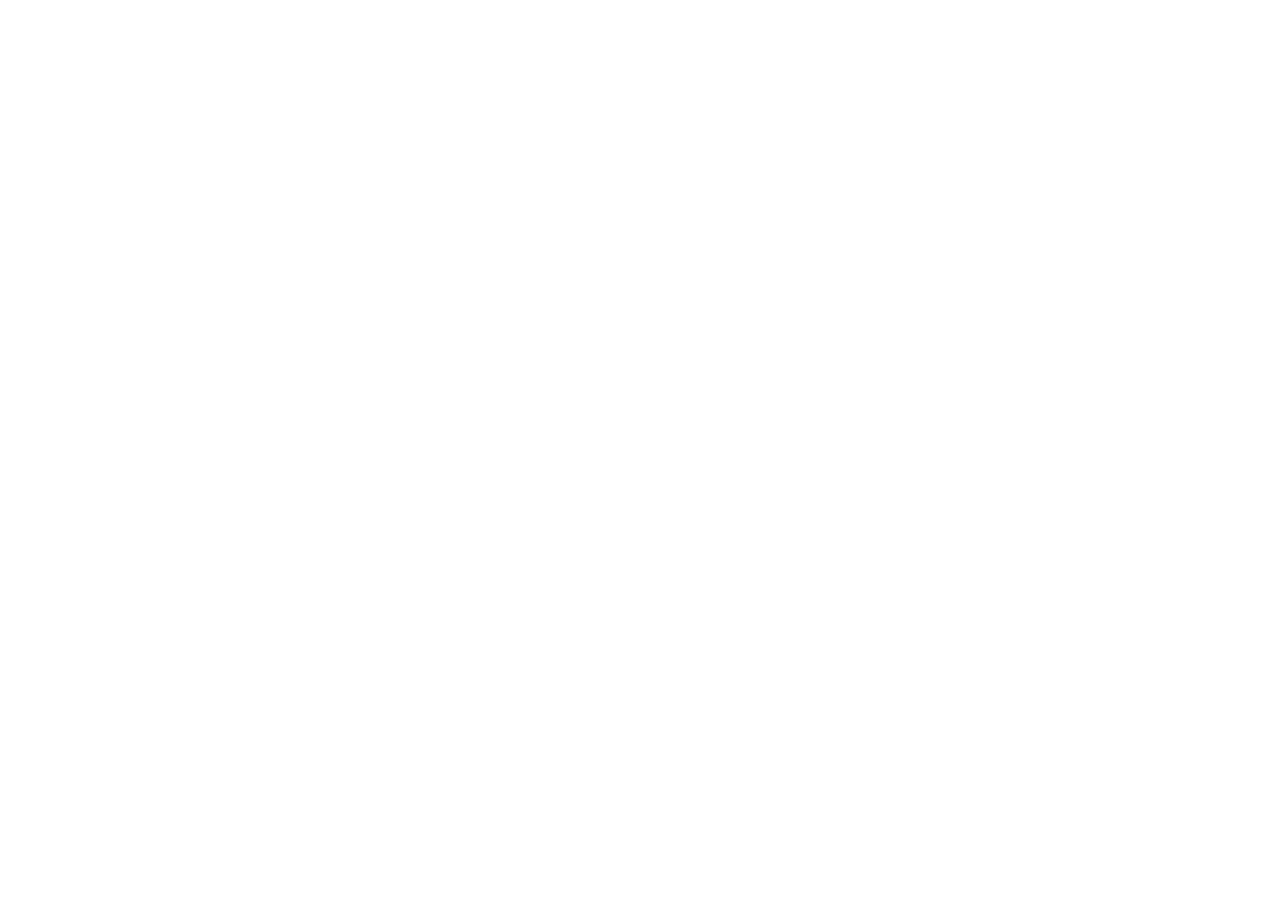
==== commit 57613443: "Update TENAGA.html" ====
--- a/TENAGA.html
+++ b/TENAGA.html
@@ -21,17 +21,33 @@
 		<button id="left" class="left"></button>
 		<button id="right" class="right"></button>
 	</div>
-	
-	<span id="bnn-ef" class="none">banana</span>
+	<span id="bnn-ef" class="none">100</span><!--bananaGet-->
+	
+	<div id="gameover-wrap" class="gameover-wrap none">
+		<img id="over-title" class="over-title"  width="80%">
+		<div id="over-center-wrap" class="over-center-wrap">
+			<img id="over-center" class="over-center" width="80%">
+			<button id="yes-btn1" class="yes-btn1"></button>
+			<button id="yes-btn2" class="yes-btn2"></button>
+			<button id="no-btn1" class="no-btn1"></button>
+			<button id="no-btn2" class="no-btn2"></button>
+		</div>
+		<img id="over-saru" class="over-saru" width="80%">
+	</div>
+	
 	
 </div>
-
-<audio id="bgm_01"    src="sound/bgm_01.mp3" autoplay></audio>
-<audio id="se_move"   src="sound/move.mp3"></audio>
-<audio id="se_scream" src="sound/down.mp3"></audio>
-<audio id="se_banana" src="sound/banana_01.mp3"></audio>
-<audio id="se_apple"  src="sound/apple.mp3"></audio>
-<audio id="se_unti"   src="sound/unti_01.mp3"></audio>
+	
+
+<audio id="bgm_01"    		src="sound/bgm_01.mp3" autoplay></audio>
+<audio id="se_move"   		src="sound/move_02.mp3"></audio>
+<audio id="se_dash"   		src="sound/dash.mp3"></audio>
+
+<audio id="se_scream" 		src="sound/down.mp3"></audio>
+<audio id="se_banana" 		src="sound/banana.mp3"></audio>
+<audio id="se_apple"  		src="sound/apple.mp3"></audio>
+<audio id="se_appletime"  src="sound/mahounosutekki.mp3"></audio>
+<audio id="se_unti"   		src="sound/unti_01.mp3"></audio>
 
 
 <script src="data.js"></script>
@@ -85,13 +101,13 @@
 //-----------------------落ちてくるオブジェクトの設定---------
 let objType = [item_01_2x,item_02_2x,item_03_2x];
 let bnnEf   = document.getElementById('bnn-ef');/*バナナ取得時のエフェクト専用要素*/
-
+let appleTime = false;
 /*落ちてくるオブジェクトの基本クラス*/
 class Obj
 {
 	constructor()
 	{
-		this.t  = rand(0,10);/*種類*/
+		this.t  = rand(0,20);/*種類*/
 		this.x  = (rand(0,10) -1) * BLOCK_W;
 		this.y  = 0;
 		this.vy = BLOCK_H;/*移動距離*/
@@ -102,21 +118,23 @@
 	
 	draw()
 	{
-		if(this.t===10 || this.t===9)ctxPlay.drawImage( objType[2], this.x, this.y , this.w, this.h*2 );
-		else if(this.t===8)ctxPlay.drawImage( objType[1], this.x, this.y , this.w, this.h );
-		else ctxPlay.drawImage( objType[0], this.x, this.y , this.w, this.h );
+		if(this.t===10)ctxPlay.drawImage( objType[2], this.x, this.y , this.w, this.h*2 );
+		else if(this.t===9)ctxPlay.drawImage( objType[0], this.x, this.y , this.w, this.h );
+		else ctxPlay.drawImage( objType[1], this.x, this.y , this.w, this.h );
 	}
 	
 	update()
 	{
 		if(this.y >= SCREEN_H)
 		{
-			this.erase = true;
+			this.erase = true;/*画面外は削除*/
 			return;
 		}
 		if(over){return;}
 		// 落下オブジェクトに対するヒット確認
-		if(
+		
+		if(appleTime && this.t===10)return;
+		else if(
 			( (this.y>=627 && this.y<=1248)   &&
 			(((this.x===0   || this.x===108   || this.x===324) && saru_x===0  ) ||
 			 ((this.x===648 || this.x===864   || this.x===972) && saru_x===648) ||
@@ -134,24 +152,24 @@
 			  (this.x >=216 && this.x <=540   && saru_x === 216) 	||
 			  (this.x >=324 && this.x <=648   && saru_x === 324) 	||
 			  (this.x >=432 && this.x <=756   && saru_x === 432) 	||
-			  (this.x >=540 && this.x <=864   && saru_x === 540)   ||
-			  (this.x >=648 && this.x <=972   && saru_x === 648)   ||
+			  (this.x >=540 && this.x <=864   && saru_x === 540)  ||
+			  (this.x >=648 && this.x <=972   && saru_x === 648)  ||
 			  (this.x >=756 && this.x <=1080  && saru_x === 756)))
 			 )
 		{
 			this.erase = true;
-			if(this.t===10 || this.t===9)hitUnti();
-			else if(this.t===8)getApple();
-			else getBanana();
-		}
-	}/*〆update()〆*/
-	
+			if(this.t===9)getBanana();
+			else if(appleTime && this.t===10)return;
+			else if(this.t===10)hitUnti();
+			else getApple();
+		}
+	}
 	moveObj(){this.y += this.vy;}
-	
-}
+}
+
 
 let obj=[];/*落下オブジェクトの配列*/
-let hit;/*サルがダメージをウケている最中か*/
+let hit;/*サルがダメージをウケていて動けないか*/
 
 function hitUnti()
 {
@@ -178,7 +196,6 @@
 				break;
 		}
 		
-		
 	}
 	if(!over)
 	{
@@ -193,6 +210,7 @@
 													 	saru_t=saru_open_2x;
 													 },300);
 												   break;
+												   
 			case saru_close_2x  :hit=true;
 													 saru_t=saruType[1][1];
 													 setTimeout( function()
@@ -201,6 +219,7 @@
 													 	saru_t=saru_close_2x;
 												 　},300);
 													 break;
+													 
 			case saru_open_l_2x :hit=true;
 													 saru_t=saruType[2][1];
 													 setTimeout( function()
@@ -209,6 +228,7 @@
 													 	saru_t=saru_open_l_2x;
 													 },300);
 													 break;
+													 
 			case saru_close_l_2x:hit=true;
 													 saru_t=saruType[3][1];
 													 setTimeout( function()
@@ -217,6 +237,7 @@
 													 	saru_t=saru_close_l_2x;
 													 },300);
 													 break;
+													 
 		}
 	}
 	// se_scream.currentTime = 0;
@@ -226,6 +247,8 @@
 	
 	if(over)
 	{
+		console.log("やられスタート");
+		/*やられ時(アイコン)*/
 		icon_t=iconType[2];
 		/*やられアクション(本体)*/
 		switch(saru_t)
@@ -251,43 +274,125 @@
 													 break;
 		}
 	}
-	
-}
-
+}
+let fallRope;
+let saruJump;
 function downAnimA()
 {
-	board_l.classList.add('leave-l');/*キー操作の看板が逃げるアニメーション*/
-	board_r.classList.add('leave-r');
-	
-	setInterval(function(){
+	console.log("animA");
+	board_l.classList.add('leave-l');/*キー操作の看板(左)が逃げるアニメーション発動(左へ去る)*/
+	board_r.classList.add('leave-r');/*キー操作の看板(右)が逃げるアニメーション発動(右へ去る)*/
+	
+	fallRope = setInterval(function(){
+		console.log("ロープ落ちろ"+ rope_y);
 			if(rope_y < SCREEN_H)rope_y+=200;/*ロープが落ちる*/
 		},100)
-	setInterval( function(){
+	saruJump = setInterval( function(){
+		console.log("サルよ浮け"+ saru_y);
 		if(saru_y > 400){saru_y-=200;}/*サルが浮く*/
-	  else {setTimeout(downAnimB,600);return;}
+	  else {return;}
 	},100);
-	
-}
+	// se_scream.play();　←叫び声を入れたい
+	setTimeout(downAnimB,600);
+}
+let fallDown;
 function downAnimB()
 {
-	setInterval(  function(){
-		if(saru_y < SCREEN_H+SARU_H)
-		saru_y+=100;/*サルが落ちる*/
-	},10);
-	// se_scream.play();
-	// setTimeout( gameover,3000);
-}
-
-
-
-
-
+	console.log("animB");
+		fallDown = setInterval(function()
+		{
+			if(saru_y < (SCREEN_H+SARU_H))
+			{
+				saru_y+=1000;/*サルが落ちる*/
+				console.log("saru_Y+");
+			}
+			
+			return;
+		},100);
+		
+		setTimeout(gameover,2000);
+}
+
+function gameover()
+{
+	console.log("gameover()");
+	if(over)
+	{
+		console.log("gameover if(over)");
+		clearInterval(loop1);
+		clearInterval(loop2);
+		clearInterval(loop3);
+		clearInterval(fallRope);
+		clearInterval(saruJump);
+		clearInterval(fallDown);
+		let overWrap = document.getElementById("gameover-wrap");
+		overWrap.classList.remove("none");
+		let overTitle = document.getElementById("over-title");
+	  overTitle.src = "images/gameover@2x.png";
+	  let overCenter = document.getElementById("over-center");
+	  overCenter.src = "images/playagain@2x.png";
+	  let overSaru = document.getElementById("over-saru");
+	  overSaru.src = "images/saru_gameover@2x.png";
+	  let yesBtn = document.getElementById("yes-btn1");
+	  
+	  yesBtn.addEventListener("touchstart", touchYes ,{passive: true});/*スマホ*/
+	  function touchYes()
+	  {
+  		if(!over)return;
+  		overWrap.classList.add("none");
+  		init();
+	  }
+	}
+}
+
+
+
+
+
+
+
+
+
+let a_timer;
+//リンゴ獲得時
 function getApple()
 {
 	count_a++;
-	se_apple.currentTime = 0;
-	se_apple.play();
-}
+	
+	if(!appleTime)
+	{
+		appleTime=true;
+		a_timer=10000;
+		
+		se_appletime.currentTime = 0;
+		se_appletime.play();
+		icon_t=iconType[3] ;
+		
+		switch(saru_t)
+		{
+			case saruType[0][0]:saru_t=saruType[0][3];
+											    break;
+			case saruType[1][0]:saru_t=saruType[1][3];
+											    break;
+			case saruType[2][0]:saru_t=saruType[2][3];
+											    break;
+			case saruType[3][0]:saru_t=saruType[3][3];
+											    break;
+		}
+	}
+	else
+	{
+		a_timer+=5000;
+		se_apple.currentTime = 0;
+		se_apple.play();
+	}
+	
+	
+	
+	
+}
+
+//バナナ獲得時
 function getBanana()
 {
 	count_b++;
@@ -344,18 +449,20 @@
 /*サルの画像タイプ*/
 let saruType =
 [
-	/*  平常心,            叫び,             ダウン      */
-	[saru_open_2x    ,saru_open_s_2x    ,saru_open_d_2x   ],/*[0]腕を開く  (右向き) */
-	[saru_close_2x   ,saru_close_s_2x   ,saru_close_d_2x  ],/*[1]腕を閉じる(右向き)	*/
-	[saru_open_l_2x  ,saru_open_s_l_2x  ,saru_open_d_l_2x ],/*[2]腕を開く  (左向き) */
-	[saru_close_l_2x ,saru_close_s_l_2x ,saru_close_d_l_2x] /*[3]腕を閉じる(左向き) */
+	/*  平常心,            叫び,             ダウン            アップルタイム  */
+	[saru_open_2x    ,saru_open_s_2x    ,saru_open_d_2x   ,saru_open_apple_2x   ],/*[0]腕を開く  (右向き) */
+	[saru_close_2x   ,saru_close_s_2x   ,saru_close_d_2x  ,saru_close_apple_2x  ],/*[1]腕を閉じる(右向き)	*/
+	[saru_open_l_2x  ,saru_open_s_l_2x  ,saru_open_d_l_2x ,saru_open_apple_l_2x ],/*[2]腕を開く  (左向き) */
+	[saru_close_l_2x ,saru_close_s_l_2x ,saru_close_d_l_2x,saru_close_apple_l_2x],/*[3]腕を閉じる(左向き) */
+	[saru_apple_dash_2x  , saru_apple_dash_02_2x  ],/*[4]アップルダッシュ(右向き)*/
+	[saru_apple_dash_l_2x, saru_apple_dash_02_l_2x] /*[5]アップルダッシュ(左向き)*/
 ]
 
 const SARU_SPEED = BLOCK_W;						    /*サルの移動幅*/
 const SARU_W     = BLOCK_W*4;			  			/*横幅*/
 const SARU_H  	 = BLOCK_H*6;			  			/*縦幅*/
 const START_X 	 = SCREEN_W/2 - SARU_W/2; /*スタート位置x*/
-const START_Y 	 = rope_y-20;						/*スタート位置y*/
+const START_Y 	 = rope_y-20;						  /*スタート位置y*/
 let   saru_x;/*サル本体の現在位置x*/
 let   saru_y;/*サル本体の現在位置y*/
 let   saru_t;/*サルのタイプ*/
@@ -374,7 +481,7 @@
 
 
 /*サルアイコン*/
-let   iconType = [icon_01_2x,icon_02_2x,icon_03_2x]/*1.通常 2.叫び 3.ダウン*/
+let   iconType = [icon_01_2x,icon_02_2x,icon_03_2x,icon_04_2x]/*1.通常 2.叫び 3.ダウン 4.アップルタイム*/
 let   icon_t;
 const ICON_X   = BLOCK_W - (BLOCK_W * 2)/3 - 5;
 const ICON_Y 	 = BLOCK_H - (BLOCK_H * 2)/4;
@@ -390,7 +497,7 @@
 const HEART_Y   = BLOCK_H - (BLOCK_H * 2)/4;/*縦位置*/
 /*ハートの種類*/
 let heartType = [heart_00_2x,heart_2x]/*[0]器,[1]ハート*/
-let heart_1t;
+let heart_1t;/*ハートの位置(左が1)*/
 let heart_2t;
 let heart_3t;
 let heart_4t;
@@ -402,7 +509,6 @@
 /*キャンバスサイズ*/
 canBg.width  = SCREEN_W;
 canBg.height = SCREEN_H;
-
 
 //----------------プレイ画面の設定----------------------------
 let canPlay   = document.getElementById("can-play");
@@ -414,7 +520,6 @@
 //***********↑↑基本設定ココまで↑↑*********************************************
 
 
-
 /////////////////////ヘッダー//////////////////////////
 //スコア計算ファンクション
 function  getScore(){score = count_b*100 + count_a*500}
@@ -436,10 +541,23 @@
 	ctxHead.fillText(s,x,y);
 }
 
-
 /////////////////////プレイ画面////////////////////////
 function gameLoop()
 {
+	if((saru_x >= ( SCREEN_W - SARU_W )) && turn)
+	{
+		clearInterval(saruDash_l_t);
+		turn=false;
+		hit=false;
+		appleTime ? saru_t=saruType[1][3]:saru_t=saruType[1][0];
+	}
+	if((saru_x === 0) && turn)
+	{
+		clearInterval(saruDash_r_t);
+		turn=false;
+		hit=false;
+		appleTime ? saru_t=saruType[3][3]:saru_t=saruType[3][0];
+	}
 	ctxPlay.clearRect(0 , 0, SCREEN_W, SCREEN_H );
 	ctxHead.clearRect(0 , 0, canHead.width, canHead.height);
 	ctxPlay.drawImage(rope_2x, rope_x, rope_y, ROPE_W, ROPE_H );
@@ -453,23 +571,30 @@
 	
 	drawScore();
 
-	/*オブジェクトを削除する処理*/
+	//ドロップオブジェクトの削除
 	for(let i=obj.length-1;i>=0;i--)
 	{	if(obj[i].erase){obj.splice(i,1);}}
-	
-	//描画の処理
+	//ドロップオブジェクトの描画
 	for(let i=0,len=obj.length;i<len;i++)
 	{ obj[i].draw();}
-	//更新の処理
+	//ドロップオブジェクトの更新
 	for(let i=0,len=obj.length;i<len;i++)
-	{	obj[i].update();}}
-
-
-//----------------操作処理-------------------------------------------------------
+	{	obj[i].update();}
+}/*gameLoop〆*/
+
+
+//----------------ゲーム操作の処理-------------------------------------------------------
 // スマホ
-let board_l   = document.getElementById( "left"  );
+let turn         =false;
+let tapCount     =0;
+let saruDash_l   =false;
+let saruDash_l_t =false;
+let saruDash_r   =false;
+let saruDash_r_t =false;
+
+let board_l  = document.getElementById( "left"  );
 let board_r  = document.getElementById( "right" );
-board_l.addEventListener(  "touchstart", touchLeft  ,{passive:false},{once:true});
+board_l.addEventListener( "touchstart", touchLeft  ,{passive:false},{once:true});
 board_r.addEventListener( "touchstart", touchRight ,{passive:false},{once:true});
 
 /* タップ操作の処理 */
@@ -480,12 +605,68 @@
   // bgm.currentTime = 0;
   // bgm.play();
   if((saru_x <= 0) || hit)return;/*移動制限*/
-  se_move.currentTime = 0;
-	se_move.play();
+ // se_move.currentTime = 0;
+	// se_move.play();
   ctxPlay.clearRect( saru_x, saru_y, SARU_W, SARU_H );
   dir_r = false;
 	saru_x -=SARU_SPEED;
-	((saru_t === saruType[0][0]) || (saru_t === saruType[2][0])) ? saru_t = saruType[3][0] : saru_t = saruType[2][0];
+	
+	// シングルタップの場合
+	if( !tapCount )
+	{
+		++tapCount ;
+		if(appleTime)
+		{
+			if((saru_t === saruType[0][3]) || (saru_t === saruType[2][3]))saru_t = saruType[3][3];
+			else saru_t = saruType[2][3];
+		}else{
+			if((saru_t === saruType[0][0]) || (saru_t === saruType[2][0]))saru_t = saruType[3][0];
+			else saru_t = saruType[2][0];
+		}
+		
+		// 350ミリ秒だけ、タップ回数を維持
+		setTimeout(function(){
+			tapCount = 0;
+		}, 147);
+
+	// ダブルタップの場合
+	} else {
+		hit=true;
+		saru_x+=BLOCK_W*3;
+		setTimeout(dashL,500);
+		function dashL()
+		{
+			se_dash.currentTime = 0;
+			se_dash.play();
+			saruDash_l = setInterval(function()
+			{
+				if(saru_x >=0)
+				{
+					saru_t=saruType[5][1];
+					saru_x -= SARU_SPEED;
+					if(saru_x <= 0)
+					{
+						saru_x=0;
+						clearInterval(saruDash_l);
+						saruDash_l_t = setInterval(function()
+						{
+							saru_t  =saruType[4][1];
+							saru_x += SARU_SPEED;
+							if(saru_x >= ( SCREEN_W - SARU_W ))
+							{
+								saru_x=SCREEN_W - SARU_W;
+								turn=true;
+							}
+						},30)
+					}
+				}
+			},30)
+		}
+		
+		tapCount = 0 ;
+		
+	}
+ 	
 	gameLoop();
 }
 function touchRight(e)
@@ -495,12 +676,69 @@
   // bgm.currentTime = 0;
   // bgm.play();
   if((saru_x >= ( SCREEN_W - SARU_W )) || hit)return;/*移動制限*/
-  se_move.currentTime = 0;
-	se_move.play();
+ // se_move.currentTime = 0;
+	// se_move.play();
   ctxPlay.clearRect( saru_x, saru_y, SARU_W, SARU_H );
   dir_r = true;
 	saru_x +=SARU_SPEED;
-	((saru_t === saruType[0][0]) || (saru_t === saruType[2][0])) ? saru_t = saruType[1][0] : saru_t = saruType[0][0];
+	
+	// シングルタップの場合
+	if( !tapCount )
+	{
+		
+		// タップ回数を増加
+		++tapCount ;
+		
+		if(appleTime)
+		{
+			if((saru_t === saruType[0][3]) || (saru_t === saruType[2][3]))saru_t = saruType[1][3];
+			else saru_t  = saruType[0][3];
+		}else{
+			if((saru_t === saruType[0][0]) || (saru_t === saruType[2][0]))saru_t = saruType[1][0];
+			else saru_t  = saruType[0][0];
+		}
+
+		// 350ミリ秒だけ、タップ回数を維持
+		setTimeout( function() {
+			tapCount = 0 ;
+		}, 147 ) ;
+
+	// ダブルタップの場合
+	} else {
+		hit=true;
+		saru_x-=BLOCK_W*3;
+		setTimeout(dashR,500);
+		function dashR()
+		{
+			se_dash.currentTime = 0;
+			se_dash.play();
+			saruDash_r = setInterval(function()
+			{
+				if(saru_x <= ( SCREEN_W - SARU_W ))
+				{
+					saru_t  =saruType[4][1];
+					saru_x += SARU_SPEED;
+					if(saru_x >= ( SCREEN_W - SARU_W ))
+					{
+						saru_x = SCREEN_W - SARU_W;
+						clearInterval(saruDash_r);
+						saruDash_r_t = setInterval(function()
+						{
+							saru_t=saruType[5][1];
+							saru_x -= SARU_SPEED;
+							if(saru_x <= 0)
+							{
+								saru_x=0;
+								turn=true;
+							}
+						},30)
+					}
+				}
+			},30)
+		}
+		tapCount = 0 ;
+	}
+	
 	gameLoop();
 }
    
@@ -514,35 +752,51 @@
 	if( e.keyCode == 37 )
 	{
 		if((saru_x <= 0) || hit)return;/*移動制限*/
-		se_move.currentTime = 0;
-		se_move.play();
+		// se_move.currentTime = 0;
+		// se_move.play();
 		ctxPlay.clearRect( saru_x, saru_y, SARU_W, SARU_H );
 		dir_r = false;
 		saru_x -=SARU_SPEED;
-		((saru_t === saruType[0][0]) || (saru_t === saruType[2][0])) ? saru_t = saruType[3][0] : saru_t = saruType[2][0];
+		if(appleTime)
+		{
+			if((saru_t === saruType[0][3]) || (saru_t === saruType[2][3]))saru_t = saruType[3][3];
+			else saru_t = saruType[2][3];
+		}else{
+			if((saru_t === saruType[0][0]) || (saru_t === saruType[2][0]))saru_t = saruType[3][0];
+			else saru_t = saruType[2][0];
+		}
 		gameLoop();
 	}else if( e.keyCode == 39){
 		if((saru_x >= ( SCREEN_W - SARU_W )) || hit)return;/*移動制限*/
-		se_move.currentTime = 0;
-		se_move.play();
+		// se_move.currentTime = 0;
+		// se_move.play();
 		ctxPlay.clearRect( saru_x, saru_y, SARU_W, SARU_H );
 		dir_r = true;
 		saru_x +=SARU_SPEED;
-		((saru_t === saruType[0][0]) || (saru_t === saruType[2][0])) ? saru_t = saruType[1][0] : saru_t = saruType[0][0];
+		if(appleTime)
+		{
+			if((saru_t === saruType[0][3]) || (saru_t === saruType[2][3]))saru_t = saruType[1][3];
+			else saru_t = saruType[0][3];
+		}else{
+			if((saru_t === saruType[0][0]) || (saru_t === saruType[2][0]))saru_t = saruType[1][0];
+			else saru_t = saruType[0][0];
+		}
 		gameLoop();
 	}
 }
 //----------------↑操作処理↑ココまで-------------------------------------------------------
-
-
-//初期化処理
+let loop1;
+let loop2;
+let loop3;
+
+//初期化
 function init()
 {
 	//フラグ
 	over        = false;
 	loopStop    = false;
 	stageClear  = false;
-	currentLife = 1;
+	currentLife = maxLife;
 	hit         = false;
 	//スコア
 	count_b     = 0;
@@ -565,11 +819,11 @@
 	heart_4t = heartType[1];
 	heart_5t = heartType[1];
 	
-	obj.splice(0);
-	
-	let loop1_id = setInterval(gameLoop, gameSpeed);
-	let loop2_id = setInterval( function(){ obj.push( new Obj());} , repopTime );
-	let loop3_id = setInterval( function(){
+	obj.splice(0);/*ドロップオブジェクトのクリア*/
+	
+	loop1 = setInterval(gameLoop, gameSpeed);
+	loop2 = setInterval( function(){ obj.push( new Obj());} , repopTime );
+	loop3 = setInterval( function(){
 		for( let i=0 , len=obj.length ; i<len ; i++ )
 		obj[i].moveObj();
 	},dropSpeed);
@@ -578,6 +832,7 @@
 
 window.onload = init();
 
+
 </script>
 </body>
 </html>
--- a/style.css
+++ b/style.css
@@ -1,13 +1,27 @@
 @charset "utf-8";
-
-body{width: 100vw;height: 100vh;margin: 0 auto;overflow: hidden;}
-.game-wrap{width: 100%;height: 100%;}
+/*:root {*/
+/*	--saru-x:   0;*/
+/*}*/
+body{width: 100vw;height: 100vh;margin: 0 auto;overflow: hidden;font-family: impact,MS-gothic;}
+.none{display: none;}
+.game-wrap{position: relative; width: 100%;height: 100%;}
+.gameover-wrap{position: absolute;top:0;left:0;width: 100%;height: 100%;text-align: center; background-color: black;animation: fadeIn 1.8s both;}
 .can-head{width: 100%; max-height: 15vh;margin-bottom: -1%;background: url(images/games_header@2x.png) center/cover no-repeat;}
 .play-wrap,.can-bg,.can-play{width: 100%;max-height: 86vh;max-width: 100vw;}
 .bgi_01{background: url(images/bgi_01.png) center/cover no-repeat;}
 .bgi_02{background: url(images/bgi_02.png) center/cover no-repeat;}
 .bgi_03{background: url(images/bgi_03.png) center/cover no-repeat;}
 .bgi_04{background: url(images/bgi_04.png) center/cover no-repeat;}
+
+.bnn-ef1{position: absolute;top:40%;left:15%;font-size: 2.4rem;color: #efed41;-webkit-text-stroke: 2px #ef7c39;text-stroke: 2px #Fef7c39;-webkit-animation: fadeInUp 0.2s;animation: fadeInUp 0.2s ;}
+.bnn-ef2{position: absolute;top:40%;left:22%;font-size: 2.4rem;color: #efed41;-webkit-text-stroke: 2px #ef7c39;text-stroke: 2px #Fef7c39;-webkit-animation: fadeInUp 0.2s;animation: fadeInUp 0.2s ;}
+.bnn-ef3{position: absolute;top:40%;left:29%;font-size: 2.4rem;color: #efed41;-webkit-text-stroke: 2px #ef7c39;text-stroke: 2px #Fef7c39;-webkit-animation: fadeInUp 0.2s;animation: fadeInUp 0.2s ;}
+.bnn-ef4{position: absolute;top:40%;left:42%;font-size: 2.4rem;color: #efed41;-webkit-text-stroke: 2px #ef7c39;text-stroke: 2px #Fef7c39;-webkit-animation: fadeInUp 0.2s;animation: fadeInUp 0.2s ;}
+.bnn-ef5{position: absolute;top:40%;left:50%;font-size: 2.4rem;color: #efed41;-webkit-text-stroke: 2px #ef7c39;text-stroke: 2px #Fef7c39;-webkit-animation: fadeInUp 0.2s;animation: fadeInUp 0.2s ;}
+.bnn-ef6{position: absolute;top:40%;left:62%;font-size: 2.4rem;color: #efed41;-webkit-text-stroke: 2px #ef7c39;text-stroke: 2px #Fef7c39;-webkit-animation: fadeInUp 0.2s;animation: fadeInUp 0.2s ;}
+.bnn-ef7{position: absolute;top:40%;left:70%;font-size: 2.4rem;color: #efed41;-webkit-text-stroke: 2px #ef7c39;text-stroke: 2px #Fef7c39;-webkit-animation: fadeInUp 0.2s;animation: fadeInUp 0.2s ;}
+/*var(--saru-x)+"px"*/
+
 
 .play-wrap{position: relative;}
 .can-play{position: absolute;left:0;top:0;}
@@ -20,3 +34,46 @@
 	margin-right: 10%;
 	}
 .right{background: url(images/arrow_right_01@2x.png) center/contain no-repeat;}
+.leave-l{animation: leave-l-anim 0.8s 0.6s both;}
+.leave-r{animation: leave-r-anim 0.8s 0.6s both;}
+
+.over-center-wrap{position: relative;width: 100%;}
+.yes-btn1,.yes-btn2,.no-btn1,.no-btn2{position: absolute;width: calc(100% / 4);height: calc(100% / 4);border-radius:78px;}
+.yes-btn1,.no-btn1 {top:50%;background-color: #e5af4c;z-index:1;transition:0.1s;}
+.yes-btn2,.no-btn2 {top:55%;background-color: #ff3c0b;}
+.yes-btn1,.yes-btn2{left:17%;}
+.no-btn1 ,.no-btn2  {right:17%;}
+
+.yes-btn1:active,.no-btn1:active{top:55%;}
+.yes-btn1::after{content:"yes";vertical-align: middle;}
+.no-btn1::after{content:"no";vertical-align: middle;}
+
+
+
+
+
+
+
+@keyframes fadeInUp {
+	    0% {opacity: 0;
+	        -webkit-transform: translate3d(0,280%,0);
+	        transform: translate3d(0,280%,0)}
+     50% {opacity: 0.5;}
+    100% {opacity: 1;
+	        -webkit-transform: translateZ(0);
+	        transform: translateZ(0)}
+}
+@keyframes leave-l-anim {
+    0% {}
+    100% {transform:translateX(-500px);}
+}
+@keyframes leave-r-anim {
+	　0% {}
+    100% {transform:translateX(500px);}
+}
+
+
+@keyframes fadeIn {
+		0%  {opacity:0;}
+		100%{opacity:1;background-color: #615478;}
+}
